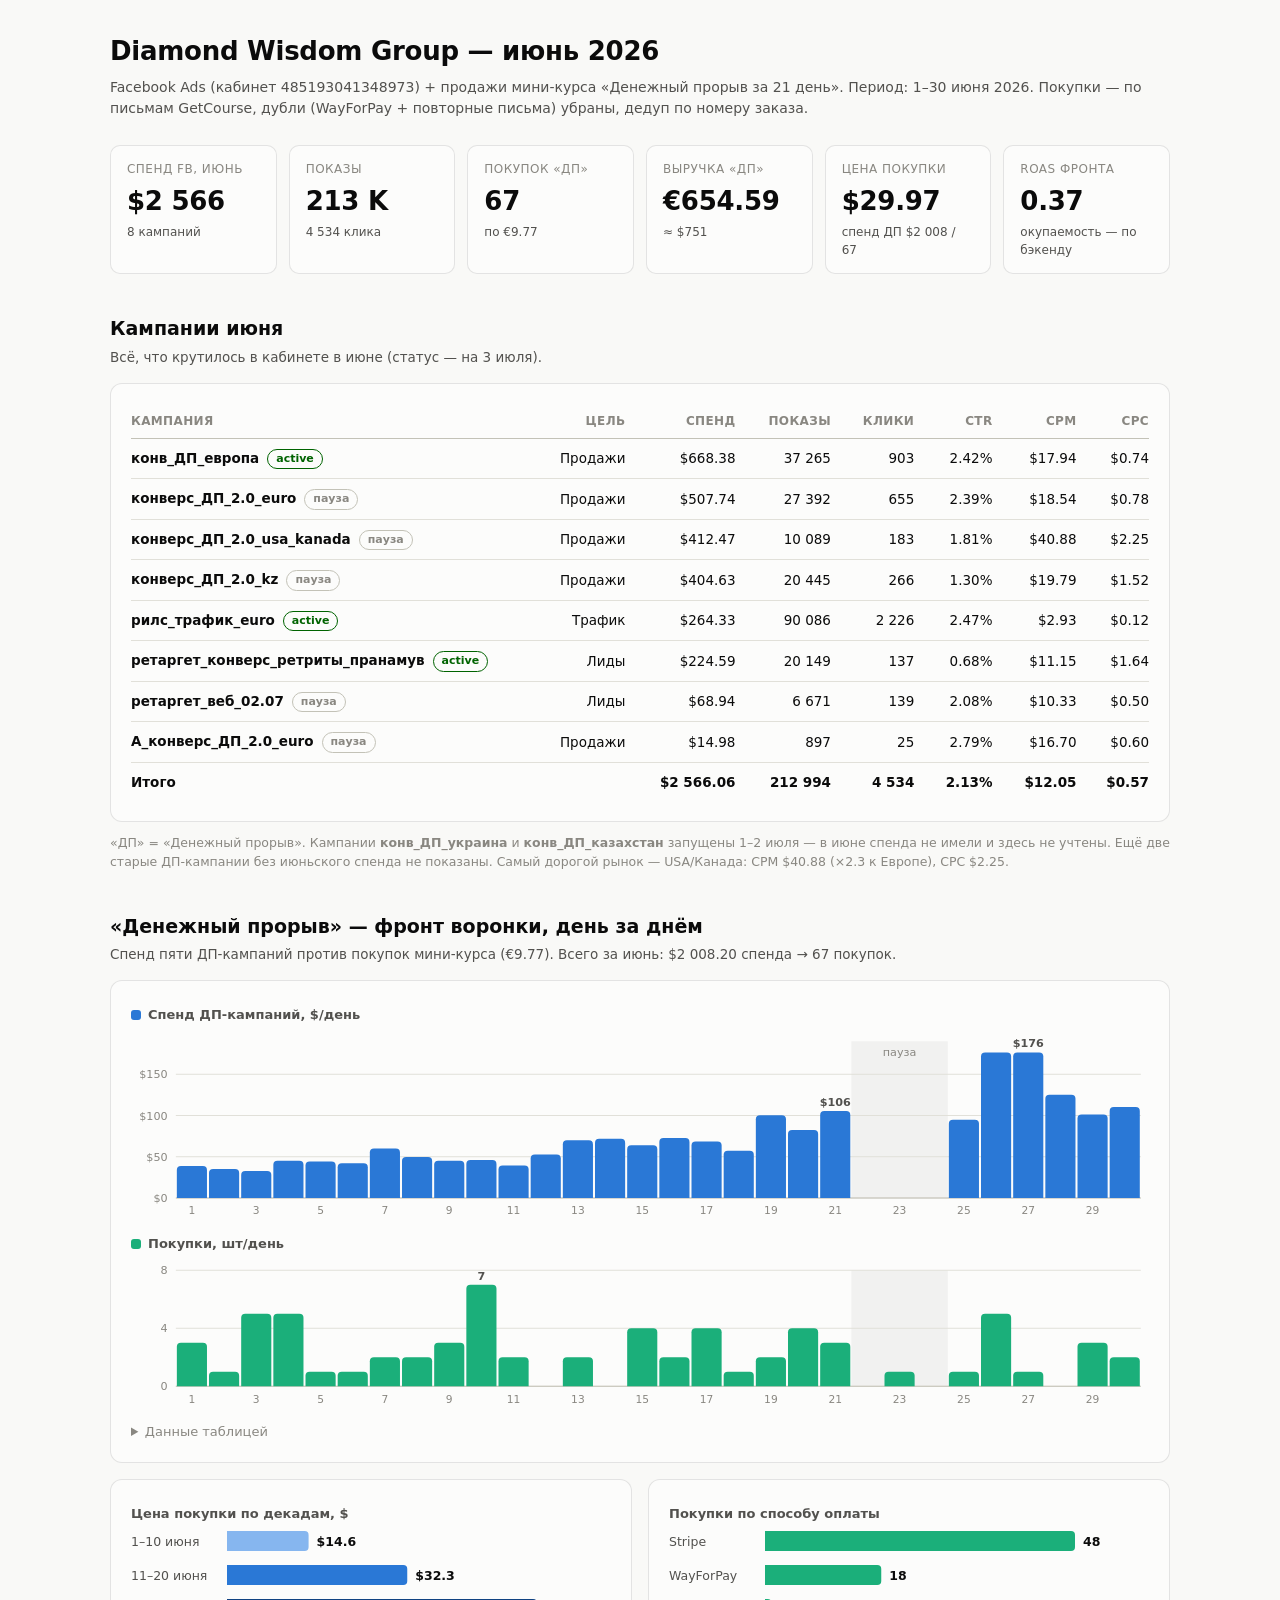
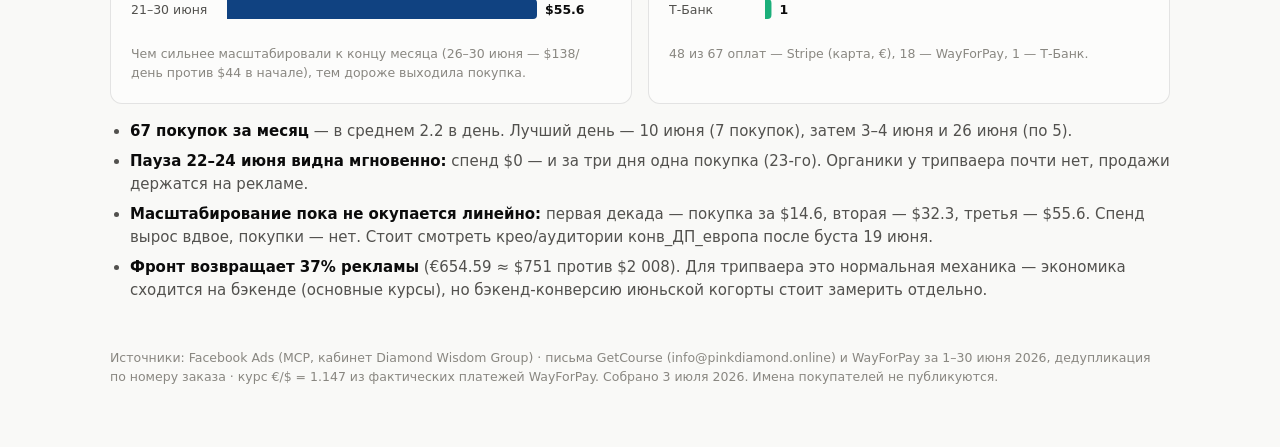
==== dwg-june-2026-01b4749a/index.html @ 9c085c47 "dwg-june-2026: дашборд аналитики июня (FB Ads + Денежный прорыв) Co-Authored-By: Claude Opus 4.8 (1M" ====
<!doctype html>
<html lang="ru">
<head>
<meta charset="utf-8">
<meta name="viewport" content="width=device-width, initial-scale=1">
<meta name="robots" content="noindex, nofollow">
<title>Diamond Wisdom Group — июнь 2026</title>
<style>
  :root {
    --page:      #f9f9f7;
    --surface:   #fcfcfb;
    --ink:       #0b0b0b;
    --ink-2:     #52514e;
    --muted:     #898781;
    --grid:      #e1e0d9;
    --baseline:  #c3c2b7;
    --border:    rgba(11,11,11,.10);
    --s1:        #2a78d6;  /* blue — спенд */
    --s2:        #1baf7a;  /* aqua — покупки */
    --seq-250:   #86b6ef;
    --seq-450:   #2a78d6;
    --seq-650:   #104281;
    --good:      #006300;
    --bad:       #d03b3b;
    --wash:      rgba(11,11,11,.045);
  }
  @media (prefers-color-scheme: dark) {
    :root {
      --page:     #0d0d0d;
      --surface:  #1a1a19;
      --ink:      #ffffff;
      --ink-2:    #c3c2b7;
      --muted:    #898781;
      --grid:     #2c2c2a;
      --baseline: #383835;
      --border:   rgba(255,255,255,.10);
      --s1:       #3987e5;
      --s2:       #199e70;
      --seq-250:  #86b6ef;
      --seq-450:  #3987e5;
      --seq-650:  #184f95;
      --good:     #0ca30c;
      --bad:      #e66767;
      --wash:     rgba(255,255,255,.06);
    }
  }
  * { box-sizing: border-box; margin: 0; padding: 0; }
  body {
    background: var(--page);
    color: var(--ink);
    font: 15px/1.5 system-ui, -apple-system, "Segoe UI", sans-serif;
    padding: 32px 20px 60px;
  }
  .wrap { max-width: 1060px; margin: 0 auto; }
  header h1 { font-size: 26px; letter-spacing: -.01em; }
  header .sub { color: var(--ink-2); margin-top: 6px; font-size: 14px; }
  .kpis {
    display: grid;
    grid-template-columns: repeat(auto-fit, minmax(150px, 1fr));
    gap: 12px; margin: 26px 0 8px;
  }
  .tile {
    background: var(--surface);
    border: 1px solid var(--border);
    border-radius: 10px;
    padding: 14px 16px;
  }
  .tile .lbl { font-size: 12px; color: var(--muted); text-transform: uppercase; letter-spacing: .04em; }
  .tile .val { font-size: 26px; font-weight: 650; margin-top: 4px; letter-spacing: -.01em; }
  .tile .note { font-size: 12px; color: var(--ink-2); margin-top: 2px; }
  .tile .val .accent { font-size: 15px; color: var(--ink-2); font-weight: 500; }
  section { margin-top: 40px; }
  h2 { font-size: 19px; margin-bottom: 4px; }
  .h2sub { color: var(--ink-2); font-size: 13.5px; margin-bottom: 16px; }
  .card {
    background: var(--surface);
    border: 1px solid var(--border);
    border-radius: 12px;
    padding: 20px;
  }
  .tablewrap { overflow-x: auto; }
  table { border-collapse: collapse; width: 100%; font-size: 13.5px; white-space: nowrap; }
  th {
    text-align: right; font-weight: 600; color: var(--muted); font-size: 12px;
    text-transform: uppercase; letter-spacing: .03em;
    padding: 8px 12px; border-bottom: 1px solid var(--baseline);
  }
  th:first-child, td:first-child { text-align: left; padding-left: 0; }
  th:last-child, td:last-child { padding-right: 0; }
  td {
    padding: 9px 12px; border-bottom: 1px solid var(--grid);
    text-align: right; font-variant-numeric: tabular-nums;
  }
  tr:last-child td { border-bottom: none; }
  tr.total td { border-top: 1px solid var(--baseline); font-weight: 650; border-bottom: none; }
  .name { font-weight: 550; }
  .pill {
    display: inline-block; font-size: 11px; font-weight: 600; border-radius: 99px;
    padding: 1px 8px; margin-left: 8px; vertical-align: 1px;
  }
  .pill.on  { color: var(--good); border: 1px solid var(--good); }
  .pill.off { color: var(--muted); border: 1px solid var(--baseline); }
  .fn { color: var(--muted); font-size: 12.5px; margin-top: 12px; }
  .charttitle { font-size: 13px; font-weight: 600; color: var(--ink-2); margin: 4px 0 2px; display: flex; align-items: center; gap: 7px; }
  .swatch { width: 10px; height: 10px; border-radius: 3px; display: inline-block; }
  svg { display: block; width: 100%; height: auto; }
  svg text { font-family: system-ui, -apple-system, "Segoe UI", sans-serif; }
  .row2 { display: grid; grid-template-columns: 1fr 1fr; gap: 16px; margin-top: 16px; }
  @media (max-width: 720px) { .row2 { grid-template-columns: 1fr; } }
  .insights { margin-top: 16px; }
  .insights li { margin: 8px 0 8px 20px; color: var(--ink-2); }
  .insights b { color: var(--ink); font-weight: 600; }
  details { margin-top: 14px; }
  summary { cursor: pointer; color: var(--muted); font-size: 13px; }
  #tip {
    position: fixed; pointer-events: none; z-index: 10; display: none;
    background: var(--ink); color: var(--page);
    font-size: 12.5px; line-height: 1.35; padding: 6px 9px; border-radius: 7px;
    max-width: 220px;
  }
  footer { margin-top: 48px; color: var(--muted); font-size: 12.5px; }
</style>
</head>
<body data-palette="#2a78d6,#1baf7a">
<div class="wrap">

<header>
  <h1>Diamond Wisdom Group — июнь 2026</h1>
  <div class="sub">Facebook Ads (кабинет 485193041348973) + продажи мини-курса «Денежный прорыв за 21 день».
  Период: 1–30 июня 2026. Покупки — по письмам GetCourse, дубли (WayForPay + повторные письма) убраны, дедуп по номеру заказа.</div>
</header>

<div class="kpis">
  <div class="tile"><div class="lbl">Спенд FB, июнь</div><div class="val">$2 566</div><div class="note">8 кампаний</div></div>
  <div class="tile"><div class="lbl">Показы</div><div class="val">213 K</div><div class="note">4 534 клика</div></div>
  <div class="tile"><div class="lbl">Покупок «ДП»</div><div class="val">67</div><div class="note">по €9.77</div></div>
  <div class="tile"><div class="lbl">Выручка «ДП»</div><div class="val">€654.59</div><div class="note">≈ $751</div></div>
  <div class="tile"><div class="lbl">Цена покупки</div><div class="val">$29.97</div><div class="note">спенд ДП $2 008 / 67</div></div>
  <div class="tile"><div class="lbl">ROAS фронта</div><div class="val">0.37</div><div class="note">окупаемость — по бэкенду</div></div>
</div>

<section>
  <h2>Кампании июня</h2>
  <div class="h2sub">Всё, что крутилось в кабинете в июне (статус — на 3 июля).</div>
  <div class="card tablewrap">
    <table>
      <thead><tr>
        <th>Кампания</th><th>Цель</th><th>Спенд</th><th>Показы</th><th>Клики</th><th>CTR</th><th>CPM</th><th>CPC</th>
      </tr></thead>
      <tbody>
        <tr><td class="name">конв_ДП_европа<span class="pill on">active</span></td><td>Продажи</td><td>$668.38</td><td>37 265</td><td>903</td><td>2.42%</td><td>$17.94</td><td>$0.74</td></tr>
        <tr><td class="name">конверс_ДП_2.0_euro<span class="pill off">пауза</span></td><td>Продажи</td><td>$507.74</td><td>27 392</td><td>655</td><td>2.39%</td><td>$18.54</td><td>$0.78</td></tr>
        <tr><td class="name">конверс_ДП_2.0_usa_kanada<span class="pill off">пауза</span></td><td>Продажи</td><td>$412.47</td><td>10 089</td><td>183</td><td>1.81%</td><td>$40.88</td><td>$2.25</td></tr>
        <tr><td class="name">конверс_ДП_2.0_kz<span class="pill off">пауза</span></td><td>Продажи</td><td>$404.63</td><td>20 445</td><td>266</td><td>1.30%</td><td>$19.79</td><td>$1.52</td></tr>
        <tr><td class="name">рилс_трафик_euro<span class="pill on">active</span></td><td>Трафик</td><td>$264.33</td><td>90 086</td><td>2 226</td><td>2.47%</td><td>$2.93</td><td>$0.12</td></tr>
        <tr><td class="name">ретаргет_конверс_ретриты_пранамув<span class="pill on">active</span></td><td>Лиды</td><td>$224.59</td><td>20 149</td><td>137</td><td>0.68%</td><td>$11.15</td><td>$1.64</td></tr>
        <tr><td class="name">ретаргет_веб_02.07<span class="pill off">пауза</span></td><td>Лиды</td><td>$68.94</td><td>6 671</td><td>139</td><td>2.08%</td><td>$10.33</td><td>$0.50</td></tr>
        <tr><td class="name">А_конверс_ДП_2.0_euro<span class="pill off">пауза</span></td><td>Продажи</td><td>$14.98</td><td>897</td><td>25</td><td>2.79%</td><td>$16.70</td><td>$0.60</td></tr>
        <tr class="total"><td>Итого</td><td></td><td>$2 566.06</td><td>212 994</td><td>4 534</td><td>2.13%</td><td>$12.05</td><td>$0.57</td></tr>
      </tbody>
    </table>
  </div>
  <div class="fn">«ДП» = «Денежный прорыв». Кампании <b>конв_ДП_украина</b> и <b>конв_ДП_казахстан</b> запущены 1–2 июля — в июне спенда не имели и здесь не учтены. Ещё две старые ДП-кампании без июньского спенда не показаны. Самый дорогой рынок — USA/Канада: CPM $40.88 (×2.3 к Европе), CPC $2.25.</div>
</section>

<section>
  <h2>«Денежный прорыв» — фронт воронки, день за днём</h2>
  <div class="h2sub">Спенд пяти ДП-кампаний против покупок мини-курса (€9.77). Всего за июнь: $2 008.20 спенда → 67 покупок.</div>
  <div class="card">
    <div class="charttitle"><span class="swatch" style="background:var(--s1)"></span>Спенд ДП-кампаний, $/день</div>
    <div id="chartSpend"></div>
    <div class="charttitle" style="margin-top:14px"><span class="swatch" style="background:var(--s2)"></span>Покупки, шт/день</div>
    <div id="chartBuys"></div>
    <details>
      <summary>Данные таблицей</summary>
      <div class="tablewrap" id="dailyTable"></div>
    </details>
  </div>

  <div class="row2">
    <div class="card">
      <div class="charttitle">Цена покупки по декадам, $</div>
      <div id="chartCac"></div>
      <div class="fn">Чем сильнее масштабировали к концу месяца (26–30 июня — $138/день против $44 в начале), тем дороже выходила покупка.</div>
    </div>
    <div class="card">
      <div class="charttitle">Покупки по способу оплаты</div>
      <div id="chartPay"></div>
      <div class="fn">48 из 67 оплат — Stripe (карта, €), 18 — WayForPay, 1 — Т-Банк.</div>
    </div>
  </div>

  <ul class="insights">
    <li><b>67 покупок за месяц</b> — в среднем 2.2 в день. Лучший день — 10 июня (7 покупок), затем 3–4 июня и 26 июня (по 5).</li>
    <li><b>Пауза 22–24 июня видна мгновенно:</b> спенд $0 — и за три дня одна покупка (23-го). Органики у трипваера почти нет, продажи держатся на рекламе.</li>
    <li><b>Масштабирование пока не окупается линейно:</b> первая декада — покупка за $14.6, вторая — $32.3, третья — $55.6. Спенд вырос вдвое, покупки — нет. Стоит смотреть крео/аудитории конв_ДП_европа после буста 19 июня.</li>
    <li><b>Фронт возвращает 37% рекламы</b> (€654.59 ≈ $751 против $2 008). Для трипваера это нормальная механика — экономика сходится на бэкенде (основные курсы), но бэкенд-конверсию июньской когорты стоит замерить отдельно.</li>
  </ul>
</section>

<footer>
  Источники: Facebook Ads (MCP, кабинет Diamond Wisdom Group) · письма GetCourse (info@pinkdiamond.online) и WayForPay за 1–30 июня 2026, дедупликация по номеру заказа · курс €/$ = 1.147 из фактических платежей WayForPay. Собрано 3 июля 2026. Имена покупателей не публикуются.
</footer>

</div>
<div id="tip"></div>

<script>
(function () {
  var css = getComputedStyle(document.documentElement);
  var C = function (v) { return css.getPropertyValue(v).trim(); };

  var spend = [38.77,35.20,32.72,45.10,44.29,42.28,59.95,49.65,45.10,46.17,39.36,52.87,69.93,71.72,63.87,72.73,68.53,57.22,100.32,82.49,105.51,0,0,0,94.97,176.23,176.38,125.23,101.32,110.29];
  var buys  = [3,1,5,5,1,1,2,2,3,7,2,0,2,0,4,2,4,1,2,4,3,0,1,0,1,5,1,0,3,2];

  var W = 1000, ML = 44, MR = 8, MT = 14;
  var innerW = W - ML - MR;
  var slot = innerW / 30, gap = 2, bw = slot - gap;

  function fmt(n, d) { return n.toLocaleString('ru-RU', {minimumFractionDigits: d||0, maximumFractionDigits: d||0}); }

  function bars(el, data, color, opts) {
    var H = opts.h, MB = 22, plotH = H - MT - MB;
    var max = opts.max;
    var s = '<svg viewBox="0 0 ' + W + ' ' + H + '" role="img" aria-label="' + opts.aria + '">';
    // pause band 22–24
    if (opts.pause) {
      var px = ML + 21 * slot, pw = 3 * slot;
      s += '<rect x="' + px + '" y="' + MT + '" width="' + pw + '" height="' + plotH + '" fill="var(--wash)"/>';
      if (opts.pauseLabel) s += '<text x="' + (px + pw/2) + '" y="' + (MT + 14) + '" font-size="11" fill="var(--muted)" text-anchor="middle">пауза</text>';
    }
    // gridlines + y labels
    opts.ticks.forEach(function (t) {
      var y = MT + plotH - (t / max) * plotH;
      s += '<line x1="' + ML + '" y1="' + y + '" x2="' + (W - MR) + '" y2="' + y + '" stroke="var(--grid)" stroke-width="1"/>';
      s += '<text x="' + (ML - 8) + '" y="' + (y + 4) + '" font-size="11" fill="var(--muted)" text-anchor="end">' + opts.tickFmt(t) + '</text>';
    });
    // baseline
    s += '<line x1="' + ML + '" y1="' + (MT + plotH) + '" x2="' + (W - MR) + '" y2="' + (MT + plotH) + '" stroke="var(--baseline)" stroke-width="1"/>';
    // bars
    data.forEach(function (v, i) {
      var h = Math.max(v > 0 ? 2 : 0, (v / max) * plotH);
      var x = ML + i * slot + gap / 2, y = MT + plotH - h;
      if (v > 0) {
        s += '<path d="M' + x + ' ' + (MT + plotH) + ' V' + (y + 4) + ' Q' + x + ' ' + y + ' ' + (x + 4) + ' ' + y +
             ' H' + (x + bw - 4) + ' Q' + (x + bw) + ' ' + y + ' ' + (x + bw) + ' ' + (y + 4) +
             ' V' + (MT + plotH) + ' Z" fill="' + color + '"/>';
      }
      if (opts.label(v, i)) {
        s += '<text x="' + (x + bw/2) + '" y="' + (y - 5) + '" font-size="11" font-weight="600" fill="var(--ink-2)" text-anchor="middle">' + opts.label(v, i) + '</text>';
      }
      // hover hit target (full column height)
      s += '<rect class="hit" data-tip="' + opts.tip(v, i) + '" x="' + (ML + i * slot) + '" y="' + MT + '" width="' + slot + '" height="' + plotH + '" fill="transparent"/>';
      // x labels
      if ((i + 1) % 2 === 1) {
        s += '<text x="' + (ML + i * slot + slot/2) + '" y="' + (H - 6) + '" font-size="10.5" fill="var(--muted)" text-anchor="middle">' + (i + 1) + '</text>';
      }
    });
    s += '</svg>';
    el.innerHTML = s;
  }

  bars(document.getElementById('chartSpend'), spend, 'var(--s1)', {
    h: 190, max: 190, ticks: [0, 50, 100, 150],
    tickFmt: function (t) { return '$' + t; },
    aria: 'Дневной спенд ДП-кампаний в июне',
    pause: true, pauseLabel: true,
    label: function (v, i) { return (i === 26) ? '$176' : (i === 20 ? '$106' : ''); },
    tip: function (v, i) { return (i + 1) + ' июня — спенд $' + fmt(v, 2); }
  });

  bars(document.getElementById('chartBuys'), buys, 'var(--s2)', {
    h: 150, max: 8, ticks: [0, 4, 8],
    tickFmt: function (t) { return t; },
    aria: 'Покупки Денежного прорыва по дням июня',
    pause: true, pauseLabel: false,
    label: function (v, i) { return (i === 9) ? '7' : ''; },
    tip: function (v, i) { return (i + 1) + ' июня — ' + v + ' ' + (v === 1 ? 'покупка' : (v >= 2 && v <= 4 ? 'покупки' : 'покупок')); }
  });

  // horizontal bars: CAC by decade (ordinal, one hue light→dark) & payment methods (one hue)
  function hbars(el, rows, opts) {
    var HW = 480, rowH = 34, LW = opts.lw, H = rows.length * rowH + 6;
    var maxv = Math.max.apply(null, rows.map(function (r) { return r.v; }));
    var barMax = HW - LW - 74;
    var s = '<svg viewBox="0 0 ' + HW + ' ' + H + '" role="img" aria-label="' + opts.aria + '">';
    rows.forEach(function (r, i) {
      var y = i * rowH + 6, h = 20;
      var w = Math.max(2, (r.v / maxv) * barMax);
      s += '<text x="0" y="' + (y + 15) + '" font-size="12.5" fill="var(--ink-2)">' + r.name + '</text>';
      s += '<path d="M' + LW + ' ' + y + ' H' + (LW + w - 4) + ' Q' + (LW + w) + ' ' + y + ' ' + (LW + w) + ' ' + (y + 4) +
           ' V' + (y + h - 4) + ' Q' + (LW + w) + ' ' + (y + h) + ' ' + (LW + w - 4) + ' ' + (y + h) +
           ' H' + LW + ' Z" fill="' + r.c + '"/>';
      s += '<text x="' + (LW + w + 8) + '" y="' + (y + 15) + '" font-size="12.5" font-weight="650" fill="var(--ink)">' + r.txt + '</text>';
    });
    s += '</svg>';
    el.innerHTML = s;
  }

  hbars(document.getElementById('chartCac'), [
    { name: '1–10 июня',  v: 14.64, c: 'var(--seq-250)', txt: '$14.6' },
    { name: '11–20 июня', v: 32.34, c: 'var(--seq-450)', txt: '$32.3' },
    { name: '21–30 июня', v: 55.62, c: 'var(--seq-650)', txt: '$55.6' }
  ], { lw: 96, aria: 'Цена покупки по декадам июня' });

  hbars(document.getElementById('chartPay'), [
    { name: 'Stripe',    v: 48, c: 'var(--s2)', txt: '48' },
    { name: 'WayForPay', v: 18, c: 'var(--s2)', txt: '18' },
    { name: 'Т-Банк',    v: 1,  c: 'var(--s2)', txt: '1' }
  ], { lw: 96, aria: 'Покупки по способу оплаты' });

  // daily data table (accessibility / verification)
  var t = '<table><thead><tr><th>День</th><th>Спенд ДП, $</th><th>Покупок</th></tr></thead><tbody>';
  for (var i = 0; i < 30; i++) {
    t += '<tr><td>' + (i + 1) + ' июня</td><td>' + fmt(spend[i], 2) + '</td><td>' + buys[i] + '</td></tr>';
  }
  t += '<tr class="total"><td>Итого</td><td>' + fmt(2008.20, 2) + '</td><td>67</td></tr></tbody></table>';
  document.getElementById('dailyTable').innerHTML = t;

  // tooltip
  var tip = document.getElementById('tip');
  document.addEventListener('mousemove', function (e) {
    var el = e.target.closest ? e.target.closest('.hit') : null;
    if (el && el.dataset.tip) {
      tip.textContent = el.dataset.tip;
      tip.style.display = 'block';
      var x = Math.min(e.clientX + 12, window.innerWidth - tip.offsetWidth - 8);
      tip.style.left = x + 'px';
      tip.style.top = (e.clientY - 34) + 'px';
    } else {
      tip.style.display = 'none';
    }
  });
})();
</script>
</body>
</html>
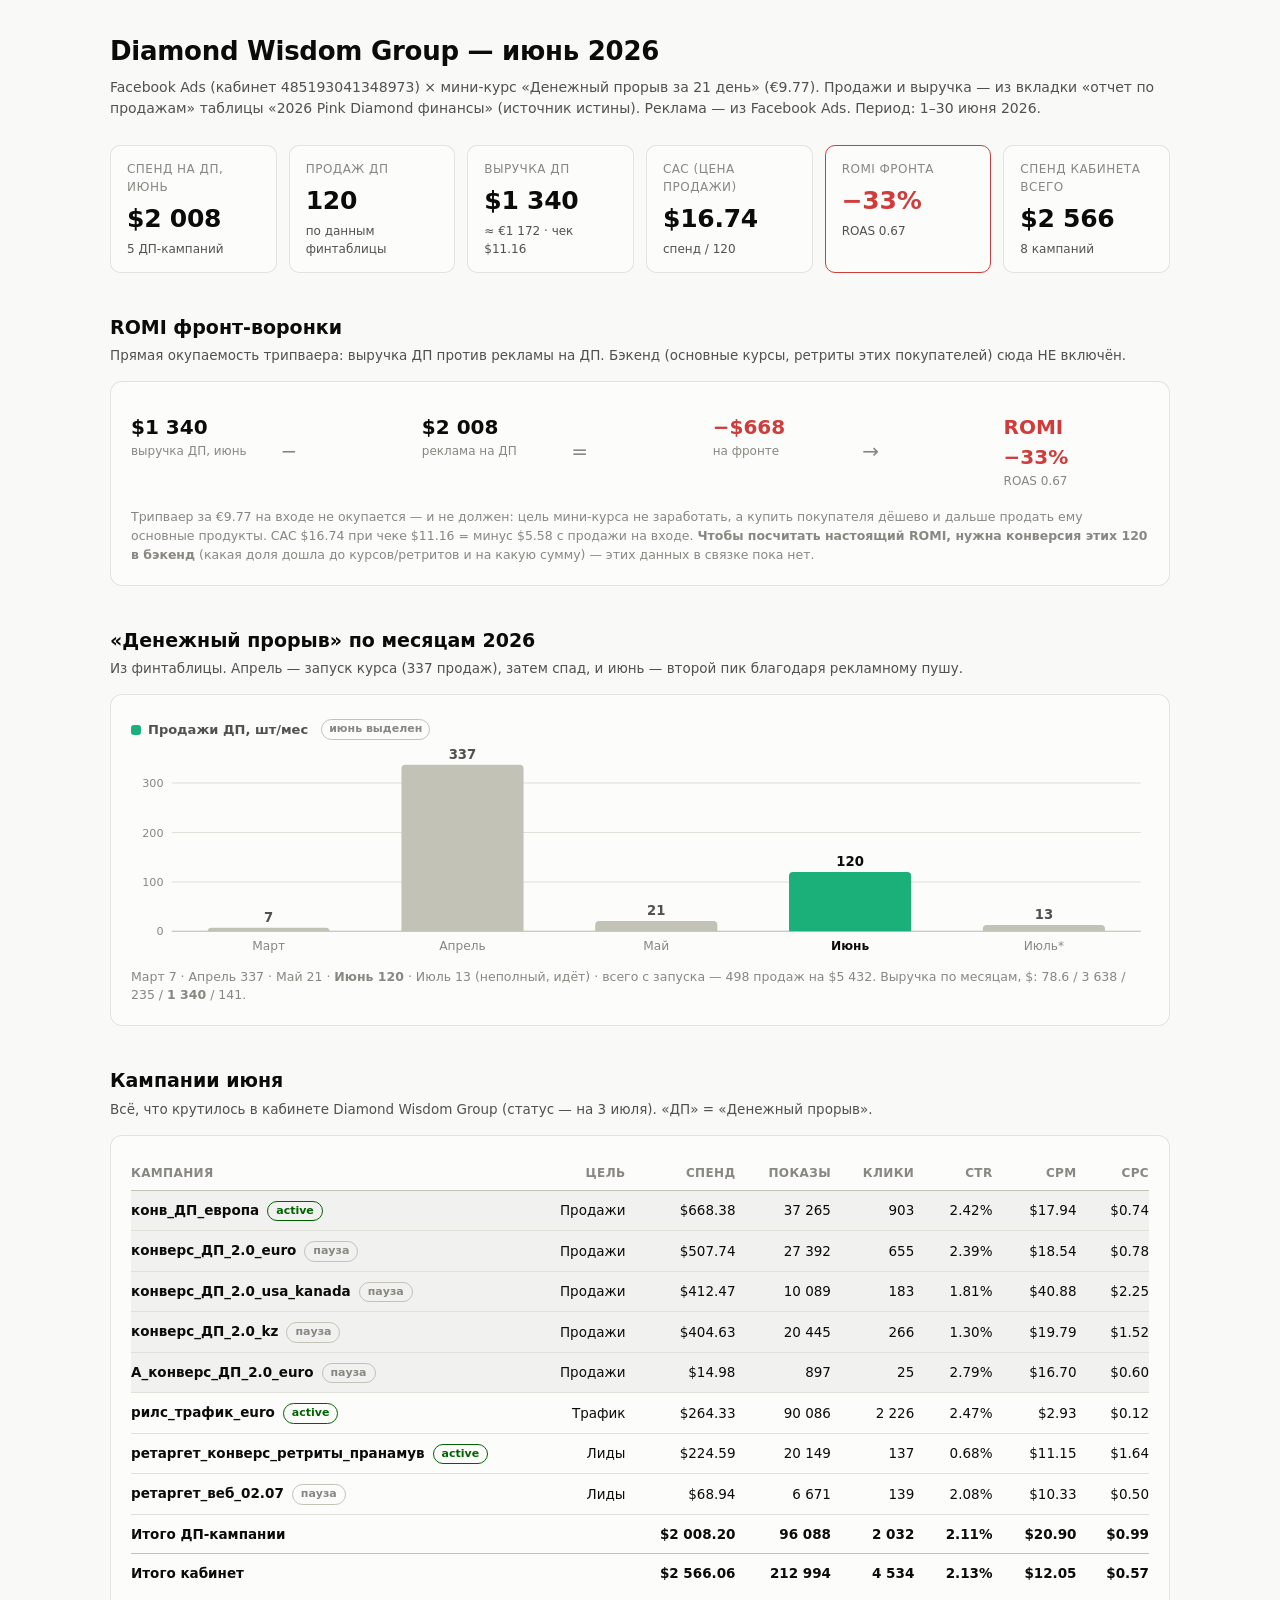
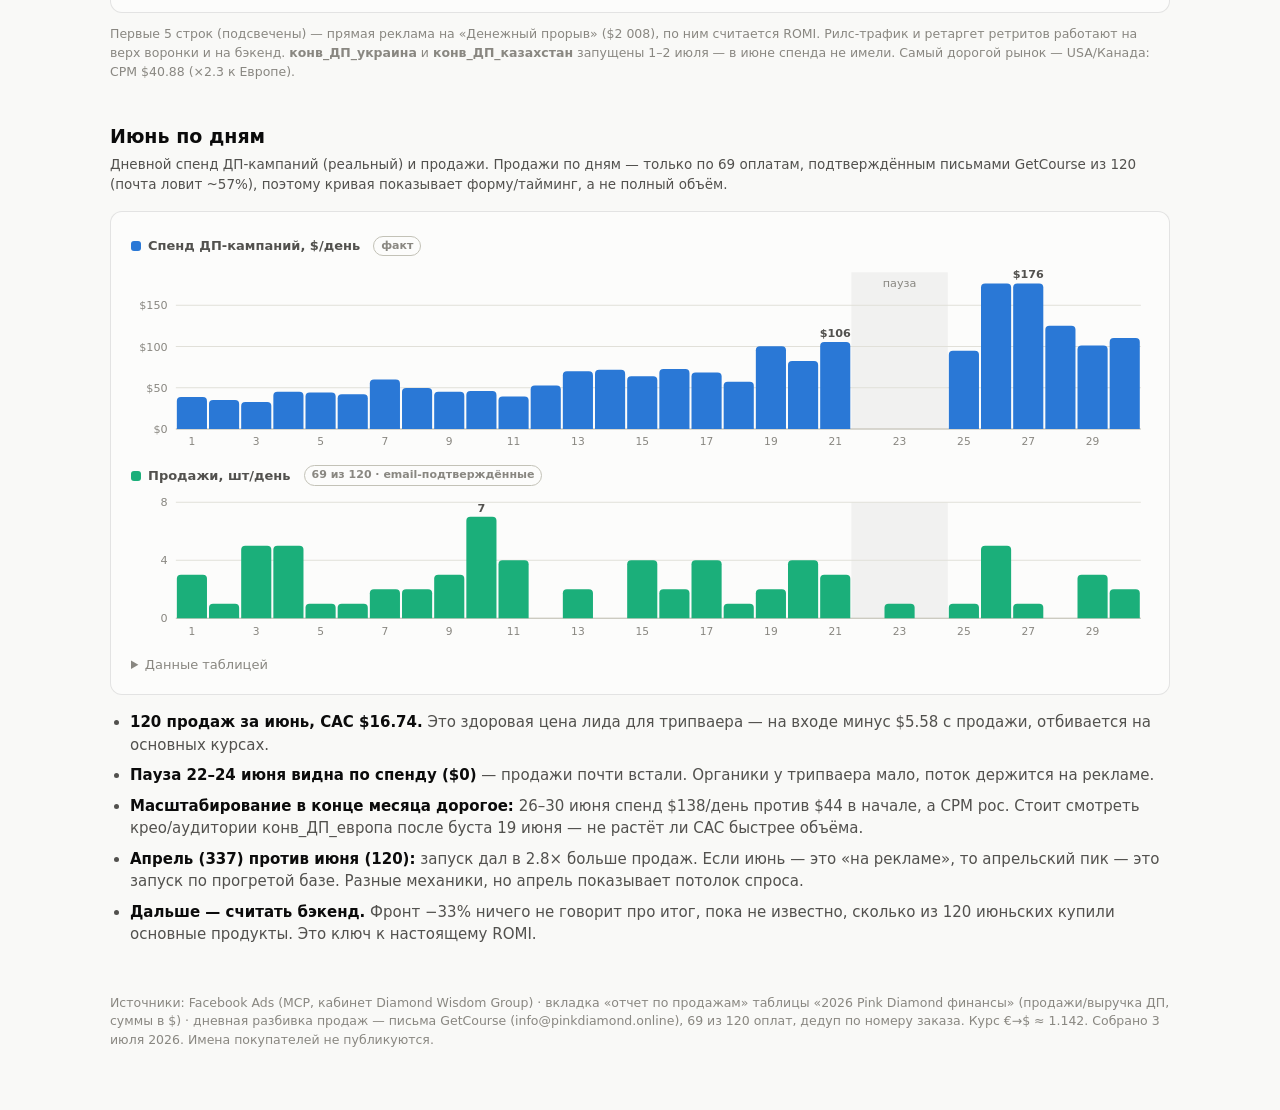
==== commit 483a0ff7: "dwg-june-2026: точные продажи ДП (120) из финтаблицы + ROMI + помесячная динамика Co-Authored-By: Cl" ====
--- a/dwg-june-2026-01b4749a/index.html
+++ b/dwg-june-2026-01b4749a/index.html
@@ -16,10 +16,8 @@
     --baseline:  #c3c2b7;
     --border:    rgba(11,11,11,.10);
     --s1:        #2a78d6;  /* blue — спенд */
-    --s2:        #1baf7a;  /* aqua — покупки */
-    --seq-250:   #86b6ef;
-    --seq-450:   #2a78d6;
-    --seq-650:   #104281;
+    --s2:        #1baf7a;  /* aqua — продажи/выручка */
+    --deemph:    #c3c2b7;  /* emphasis-gray for non-focus months */
     --good:      #006300;
     --bad:       #d03b3b;
     --wash:      rgba(11,11,11,.045);
@@ -36,9 +34,7 @@
       --border:   rgba(255,255,255,.10);
       --s1:       #3987e5;
       --s2:       #199e70;
-      --seq-250:  #86b6ef;
-      --seq-450:  #3987e5;
-      --seq-650:  #184f95;
+      --deemph:   #4a4a47;
       --good:     #0ca30c;
       --bad:      #e66767;
       --wash:     rgba(255,255,255,.06);
@@ -66,9 +62,11 @@
     padding: 14px 16px;
   }
   .tile .lbl { font-size: 12px; color: var(--muted); text-transform: uppercase; letter-spacing: .04em; }
-  .tile .val { font-size: 26px; font-weight: 650; margin-top: 4px; letter-spacing: -.01em; }
+  .tile .val { font-size: 25px; font-weight: 650; margin-top: 4px; letter-spacing: -.01em; }
   .tile .note { font-size: 12px; color: var(--ink-2); margin-top: 2px; }
-  .tile .val .accent { font-size: 15px; color: var(--ink-2); font-weight: 500; }
+  .tile.hero { border-color: var(--bad); }
+  .tile.hero .val { color: var(--bad); }
+  .tile.pos .val { color: var(--good); }
   section { margin-top: 40px; }
   h2 { font-size: 19px; margin-bottom: 4px; }
   .h2sub { color: var(--ink-2); font-size: 13.5px; margin-bottom: 16px; }
@@ -93,6 +91,7 @@
   }
   tr:last-child td { border-bottom: none; }
   tr.total td { border-top: 1px solid var(--baseline); font-weight: 650; border-bottom: none; }
+  tr.hl td { background: var(--wash); }
   .name { font-weight: 550; }
   .pill {
     display: inline-block; font-size: 11px; font-weight: 600; border-radius: 99px;
@@ -101,7 +100,7 @@
   .pill.on  { color: var(--good); border: 1px solid var(--good); }
   .pill.off { color: var(--muted); border: 1px solid var(--baseline); }
   .fn { color: var(--muted); font-size: 12.5px; margin-top: 12px; }
-  .charttitle { font-size: 13px; font-weight: 600; color: var(--ink-2); margin: 4px 0 2px; display: flex; align-items: center; gap: 7px; }
+  .charttitle { font-size: 13px; font-weight: 600; color: var(--ink-2); margin: 4px 0 2px; display: flex; align-items: center; gap: 7px; flex-wrap: wrap; }
   .swatch { width: 10px; height: 10px; border-radius: 3px; display: inline-block; }
   svg { display: block; width: 100%; height: auto; }
   svg text { font-family: system-ui, -apple-system, "Segoe UI", sans-serif; }
@@ -110,15 +109,21 @@
   .insights { margin-top: 16px; }
   .insights li { margin: 8px 0 8px 20px; color: var(--ink-2); }
   .insights b { color: var(--ink); font-weight: 600; }
+  .romi { display: grid; grid-template-columns: repeat(auto-fit, minmax(140px,1fr)); gap: 0; margin-top: 4px; }
+  .romi .step { padding: 6px 16px 6px 0; }
+  .romi .step .n { font-size: 20px; font-weight: 650; font-variant-numeric: tabular-nums; }
+  .romi .step .c { font-size: 12px; color: var(--muted); }
+  .romi .op { color: var(--muted); font-size: 20px; align-self: center; padding: 0 4px; }
   details { margin-top: 14px; }
   summary { cursor: pointer; color: var(--muted); font-size: 13px; }
   #tip {
     position: fixed; pointer-events: none; z-index: 10; display: none;
     background: var(--ink); color: var(--page);
     font-size: 12.5px; line-height: 1.35; padding: 6px 9px; border-radius: 7px;
-    max-width: 220px;
+    max-width: 240px;
   }
   footer { margin-top: 48px; color: var(--muted); font-size: 12.5px; }
+  .badge { display:inline-block; font-size:11px; padding:1px 7px; border-radius:99px; border:1px solid var(--baseline); color:var(--muted); margin-left:6px; vertical-align:2px;}
 </style>
 </head>
 <body data-palette="#2a78d6,#1baf7a">
@@ -126,80 +131,95 @@
 
 <header>
   <h1>Diamond Wisdom Group — июнь 2026</h1>
-  <div class="sub">Facebook Ads (кабинет 485193041348973) + продажи мини-курса «Денежный прорыв за 21 день».
-  Период: 1–30 июня 2026. Покупки — по письмам GetCourse, дубли (WayForPay + повторные письма) убраны, дедуп по номеру заказа.</div>
+  <div class="sub">Facebook Ads (кабинет 485193041348973) × мини-курс «Денежный прорыв за 21 день» (€9.77).
+  Продажи и выручка — из вкладки «отчет по продажам» таблицы «2026 Pink Diamond финансы» (источник истины). Реклама — из Facebook Ads. Период: 1–30 июня 2026.</div>
 </header>
 
 <div class="kpis">
-  <div class="tile"><div class="lbl">Спенд FB, июнь</div><div class="val">$2 566</div><div class="note">8 кампаний</div></div>
-  <div class="tile"><div class="lbl">Показы</div><div class="val">213 K</div><div class="note">4 534 клика</div></div>
-  <div class="tile"><div class="lbl">Покупок «ДП»</div><div class="val">67</div><div class="note">по €9.77</div></div>
-  <div class="tile"><div class="lbl">Выручка «ДП»</div><div class="val">€654.59</div><div class="note">≈ $751</div></div>
-  <div class="tile"><div class="lbl">Цена покупки</div><div class="val">$29.97</div><div class="note">спенд ДП $2 008 / 67</div></div>
-  <div class="tile"><div class="lbl">ROAS фронта</div><div class="val">0.37</div><div class="note">окупаемость — по бэкенду</div></div>
+  <div class="tile"><div class="lbl">Спенд на ДП, июнь</div><div class="val">$2 008</div><div class="note">5 ДП-кампаний</div></div>
+  <div class="tile"><div class="lbl">Продаж ДП</div><div class="val">120</div><div class="note">по данным финтаблицы</div></div>
+  <div class="tile"><div class="lbl">Выручка ДП</div><div class="val">$1 340</div><div class="note">≈ €1 172 · чек $11.16</div></div>
+  <div class="tile"><div class="lbl">CAC (цена продажи)</div><div class="val">$16.74</div><div class="note">спенд / 120</div></div>
+  <div class="tile hero"><div class="lbl">ROMI фронта</div><div class="val">−33%</div><div class="note">ROAS 0.67</div></div>
+  <div class="tile"><div class="lbl">Спенд кабинета всего</div><div class="val">$2 566</div><div class="note">8 кампаний</div></div>
 </div>
+
+<section>
+  <h2>ROMI фронт-воронки</h2>
+  <div class="h2sub">Прямая окупаемость трипваера: выручка ДП против рекламы на ДП. Бэкенд (основные курсы, ретриты этих покупателей) сюда НЕ включён.</div>
+  <div class="card">
+    <div class="romi">
+      <div class="step"><div class="n">$1 340</div><div class="c">выручка ДП, июнь</div></div>
+      <div class="op">−</div>
+      <div class="step"><div class="n">$2 008</div><div class="c">реклама на ДП</div></div>
+      <div class="op">=</div>
+      <div class="step"><div class="n" style="color:var(--bad)">−$668</div><div class="c">на фронте</div></div>
+      <div class="op">→</div>
+      <div class="step"><div class="n" style="color:var(--bad)">ROMI −33%</div><div class="c">ROAS 0.67</div></div>
+    </div>
+    <div class="fn">Трипваер за €9.77 на входе не окупается — и не должен: цель мини-курса не заработать, а купить покупателя дёшево и дальше продать ему основные продукты. CAC $16.74 при чеке $11.16 = минус $5.58 с продажи на входе. <b>Чтобы посчитать настоящий ROMI, нужна конверсия этих 120 в бэкенд</b> (какая доля дошла до курсов/ретритов и на какую сумму) — этих данных в связке пока нет.</div>
+  </div>
+</section>
+
+<section>
+  <h2>«Денежный прорыв» по месяцам 2026</h2>
+  <div class="h2sub">Из финтаблицы. Апрель — запуск курса (337 продаж), затем спад, и июнь — второй пик благодаря рекламному пушу.</div>
+  <div class="card">
+    <div class="charttitle"><span class="swatch" style="background:var(--s2)"></span>Продажи ДП, шт/мес <span class="badge">июнь выделен</span></div>
+    <div id="chartMonths"></div>
+    <div class="fn">Март 7 · Апрель 337 · Май 21 · <b>Июнь 120</b> · Июль 13 (неполный, идёт) · всего с запуска — 498 продаж на $5 432. Выручка по месяцам, $: 78.6 / 3 638 / 235 / <b>1 340</b> / 141.</div>
+  </div>
+</section>
 
 <section>
   <h2>Кампании июня</h2>
-  <div class="h2sub">Всё, что крутилось в кабинете в июне (статус — на 3 июля).</div>
+  <div class="h2sub">Всё, что крутилось в кабинете Diamond Wisdom Group (статус — на 3 июля). «ДП» = «Денежный прорыв».</div>
   <div class="card tablewrap">
     <table>
       <thead><tr>
         <th>Кампания</th><th>Цель</th><th>Спенд</th><th>Показы</th><th>Клики</th><th>CTR</th><th>CPM</th><th>CPC</th>
       </tr></thead>
       <tbody>
-        <tr><td class="name">конв_ДП_европа<span class="pill on">active</span></td><td>Продажи</td><td>$668.38</td><td>37 265</td><td>903</td><td>2.42%</td><td>$17.94</td><td>$0.74</td></tr>
-        <tr><td class="name">конверс_ДП_2.0_euro<span class="pill off">пауза</span></td><td>Продажи</td><td>$507.74</td><td>27 392</td><td>655</td><td>2.39%</td><td>$18.54</td><td>$0.78</td></tr>
-        <tr><td class="name">конверс_ДП_2.0_usa_kanada<span class="pill off">пауза</span></td><td>Продажи</td><td>$412.47</td><td>10 089</td><td>183</td><td>1.81%</td><td>$40.88</td><td>$2.25</td></tr>
-        <tr><td class="name">конверс_ДП_2.0_kz<span class="pill off">пауза</span></td><td>Продажи</td><td>$404.63</td><td>20 445</td><td>266</td><td>1.30%</td><td>$19.79</td><td>$1.52</td></tr>
+        <tr class="hl"><td class="name">конв_ДП_европа<span class="pill on">active</span></td><td>Продажи</td><td>$668.38</td><td>37 265</td><td>903</td><td>2.42%</td><td>$17.94</td><td>$0.74</td></tr>
+        <tr class="hl"><td class="name">конверс_ДП_2.0_euro<span class="pill off">пауза</span></td><td>Продажи</td><td>$507.74</td><td>27 392</td><td>655</td><td>2.39%</td><td>$18.54</td><td>$0.78</td></tr>
+        <tr class="hl"><td class="name">конверс_ДП_2.0_usa_kanada<span class="pill off">пауза</span></td><td>Продажи</td><td>$412.47</td><td>10 089</td><td>183</td><td>1.81%</td><td>$40.88</td><td>$2.25</td></tr>
+        <tr class="hl"><td class="name">конверс_ДП_2.0_kz<span class="pill off">пауза</span></td><td>Продажи</td><td>$404.63</td><td>20 445</td><td>266</td><td>1.30%</td><td>$19.79</td><td>$1.52</td></tr>
+        <tr class="hl"><td class="name">А_конверс_ДП_2.0_euro<span class="pill off">пауза</span></td><td>Продажи</td><td>$14.98</td><td>897</td><td>25</td><td>2.79%</td><td>$16.70</td><td>$0.60</td></tr>
         <tr><td class="name">рилс_трафик_euro<span class="pill on">active</span></td><td>Трафик</td><td>$264.33</td><td>90 086</td><td>2 226</td><td>2.47%</td><td>$2.93</td><td>$0.12</td></tr>
         <tr><td class="name">ретаргет_конверс_ретриты_пранамув<span class="pill on">active</span></td><td>Лиды</td><td>$224.59</td><td>20 149</td><td>137</td><td>0.68%</td><td>$11.15</td><td>$1.64</td></tr>
         <tr><td class="name">ретаргет_веб_02.07<span class="pill off">пауза</span></td><td>Лиды</td><td>$68.94</td><td>6 671</td><td>139</td><td>2.08%</td><td>$10.33</td><td>$0.50</td></tr>
-        <tr><td class="name">А_конверс_ДП_2.0_euro<span class="pill off">пауза</span></td><td>Продажи</td><td>$14.98</td><td>897</td><td>25</td><td>2.79%</td><td>$16.70</td><td>$0.60</td></tr>
-        <tr class="total"><td>Итого</td><td></td><td>$2 566.06</td><td>212 994</td><td>4 534</td><td>2.13%</td><td>$12.05</td><td>$0.57</td></tr>
+        <tr class="total"><td>Итого ДП-кампании</td><td></td><td>$2 008.20</td><td>96 088</td><td>2 032</td><td>2.11%</td><td>$20.90</td><td>$0.99</td></tr>
+        <tr class="total"><td>Итого кабинет</td><td></td><td>$2 566.06</td><td>212 994</td><td>4 534</td><td>2.13%</td><td>$12.05</td><td>$0.57</td></tr>
       </tbody>
     </table>
   </div>
-  <div class="fn">«ДП» = «Денежный прорыв». Кампании <b>конв_ДП_украина</b> и <b>конв_ДП_казахстан</b> запущены 1–2 июля — в июне спенда не имели и здесь не учтены. Ещё две старые ДП-кампании без июньского спенда не показаны. Самый дорогой рынок — USA/Канада: CPM $40.88 (×2.3 к Европе), CPC $2.25.</div>
+  <div class="fn">Первые 5 строк (подсвечены) — прямая реклама на «Денежный прорыв» ($2 008), по ним считается ROMI. Рилс-трафик и ретаргет ретритов работают на верх воронки и на бэкенд. <b>конв_ДП_украина</b> и <b>конв_ДП_казахстан</b> запущены 1–2 июля — в июне спенда не имели. Самый дорогой рынок — USA/Канада: CPM $40.88 (×2.3 к Европе).</div>
 </section>
 
 <section>
-  <h2>«Денежный прорыв» — фронт воронки, день за днём</h2>
-  <div class="h2sub">Спенд пяти ДП-кампаний против покупок мини-курса (€9.77). Всего за июнь: $2 008.20 спенда → 67 покупок.</div>
+  <h2>Июнь по дням</h2>
+  <div class="h2sub">Дневной спенд ДП-кампаний (реальный) и продажи. Продажи по дням — только по 69 оплатам, подтверждённым письмами GetCourse из 120 (почта ловит ~57%), поэтому кривая показывает форму/тайминг, а не полный объём.</div>
   <div class="card">
-    <div class="charttitle"><span class="swatch" style="background:var(--s1)"></span>Спенд ДП-кампаний, $/день</div>
+    <div class="charttitle"><span class="swatch" style="background:var(--s1)"></span>Спенд ДП-кампаний, $/день <span class="badge">факт</span></div>
     <div id="chartSpend"></div>
-    <div class="charttitle" style="margin-top:14px"><span class="swatch" style="background:var(--s2)"></span>Покупки, шт/день</div>
+    <div class="charttitle" style="margin-top:14px"><span class="swatch" style="background:var(--s2)"></span>Продажи, шт/день <span class="badge">69 из 120 · email-подтверждённые</span></div>
     <div id="chartBuys"></div>
     <details>
       <summary>Данные таблицей</summary>
       <div class="tablewrap" id="dailyTable"></div>
     </details>
   </div>
-
-  <div class="row2">
-    <div class="card">
-      <div class="charttitle">Цена покупки по декадам, $</div>
-      <div id="chartCac"></div>
-      <div class="fn">Чем сильнее масштабировали к концу месяца (26–30 июня — $138/день против $44 в начале), тем дороже выходила покупка.</div>
-    </div>
-    <div class="card">
-      <div class="charttitle">Покупки по способу оплаты</div>
-      <div id="chartPay"></div>
-      <div class="fn">48 из 67 оплат — Stripe (карта, €), 18 — WayForPay, 1 — Т-Банк.</div>
-    </div>
-  </div>
-
   <ul class="insights">
-    <li><b>67 покупок за месяц</b> — в среднем 2.2 в день. Лучший день — 10 июня (7 покупок), затем 3–4 июня и 26 июня (по 5).</li>
-    <li><b>Пауза 22–24 июня видна мгновенно:</b> спенд $0 — и за три дня одна покупка (23-го). Органики у трипваера почти нет, продажи держатся на рекламе.</li>
-    <li><b>Масштабирование пока не окупается линейно:</b> первая декада — покупка за $14.6, вторая — $32.3, третья — $55.6. Спенд вырос вдвое, покупки — нет. Стоит смотреть крео/аудитории конв_ДП_европа после буста 19 июня.</li>
-    <li><b>Фронт возвращает 37% рекламы</b> (€654.59 ≈ $751 против $2 008). Для трипваера это нормальная механика — экономика сходится на бэкенде (основные курсы), но бэкенд-конверсию июньской когорты стоит замерить отдельно.</li>
+    <li><b>120 продаж за июнь, CAC $16.74.</b> Это здоровая цена лида для трипваера — на входе минус $5.58 с продажи, отбивается на основных курсах.</li>
+    <li><b>Пауза 22–24 июня видна по спенду ($0)</b> — продажи почти встали. Органики у трипваера мало, поток держится на рекламе.</li>
+    <li><b>Масштабирование в конце месяца дорогое:</b> 26–30 июня спенд $138/день против $44 в начале, а CPM рос. Стоит смотреть крео/аудитории конв_ДП_европа после буста 19 июня — не растёт ли CAC быстрее объёма.</li>
+    <li><b>Апрель (337) против июня (120):</b> запуск дал в 2.8× больше продаж. Если июнь — это «на рекламе», то апрельский пик — это запуск по прогретой базе. Разные механики, но апрель показывает потолок спроса.</li>
+    <li><b>Дальше — считать бэкенд.</b> Фронт −33% ничего не говорит про итог, пока не известно, сколько из 120 июньских купили основные продукты. Это ключ к настоящему ROMI.</li>
   </ul>
 </section>
 
 <footer>
-  Источники: Facebook Ads (MCP, кабинет Diamond Wisdom Group) · письма GetCourse (info@pinkdiamond.online) и WayForPay за 1–30 июня 2026, дедупликация по номеру заказа · курс €/$ = 1.147 из фактических платежей WayForPay. Собрано 3 июля 2026. Имена покупателей не публикуются.
+  Источники: Facebook Ads (MCP, кабинет Diamond Wisdom Group) · вкладка «отчет по продажам» таблицы «2026 Pink Diamond финансы» (продажи/выручка ДП, суммы в $) · дневная разбивка продаж — письма GetCourse (info@pinkdiamond.online), 69 из 120 оплат, дедуп по номеру заказа. Курс €→$ ≈ 1.142. Собрано 3 июля 2026. Имена покупателей не публикуются.
 </footer>
 
 </div>
@@ -207,37 +227,31 @@
 
 <script>
 (function () {
-  var css = getComputedStyle(document.documentElement);
-  var C = function (v) { return css.getPropertyValue(v).trim(); };
-
+  function fmt(n, d) { return n.toLocaleString('ru-RU', {minimumFractionDigits: d||0, maximumFractionDigits: d||0}); }
+
+  // ---- June daily ----
   var spend = [38.77,35.20,32.72,45.10,44.29,42.28,59.95,49.65,45.10,46.17,39.36,52.87,69.93,71.72,63.87,72.73,68.53,57.22,100.32,82.49,105.51,0,0,0,94.97,176.23,176.38,125.23,101.32,110.29];
-  var buys  = [3,1,5,5,1,1,2,2,3,7,2,0,2,0,4,2,4,1,2,4,3,0,1,0,1,5,1,0,3,2];
+  var buys  = [3,1,5,5,1,1,2,2,3,7,4,0,2,0,4,2,4,1,2,4,3,0,1,0,1,5,1,0,3,2]; // email-confirmed subset (69)
 
   var W = 1000, ML = 44, MR = 8, MT = 14;
   var innerW = W - ML - MR;
   var slot = innerW / 30, gap = 2, bw = slot - gap;
-
-  function fmt(n, d) { return n.toLocaleString('ru-RU', {minimumFractionDigits: d||0, maximumFractionDigits: d||0}); }
 
   function bars(el, data, color, opts) {
     var H = opts.h, MB = 22, plotH = H - MT - MB;
     var max = opts.max;
     var s = '<svg viewBox="0 0 ' + W + ' ' + H + '" role="img" aria-label="' + opts.aria + '">';
-    // pause band 22–24
     if (opts.pause) {
       var px = ML + 21 * slot, pw = 3 * slot;
       s += '<rect x="' + px + '" y="' + MT + '" width="' + pw + '" height="' + plotH + '" fill="var(--wash)"/>';
       if (opts.pauseLabel) s += '<text x="' + (px + pw/2) + '" y="' + (MT + 14) + '" font-size="11" fill="var(--muted)" text-anchor="middle">пауза</text>';
     }
-    // gridlines + y labels
     opts.ticks.forEach(function (t) {
       var y = MT + plotH - (t / max) * plotH;
       s += '<line x1="' + ML + '" y1="' + y + '" x2="' + (W - MR) + '" y2="' + y + '" stroke="var(--grid)" stroke-width="1"/>';
       s += '<text x="' + (ML - 8) + '" y="' + (y + 4) + '" font-size="11" fill="var(--muted)" text-anchor="end">' + opts.tickFmt(t) + '</text>';
     });
-    // baseline
     s += '<line x1="' + ML + '" y1="' + (MT + plotH) + '" x2="' + (W - MR) + '" y2="' + (MT + plotH) + '" stroke="var(--baseline)" stroke-width="1"/>';
-    // bars
     data.forEach(function (v, i) {
       var h = Math.max(v > 0 ? 2 : 0, (v / max) * plotH);
       var x = ML + i * slot + gap / 2, y = MT + plotH - h;
@@ -249,9 +263,7 @@
       if (opts.label(v, i)) {
         s += '<text x="' + (x + bw/2) + '" y="' + (y - 5) + '" font-size="11" font-weight="600" fill="var(--ink-2)" text-anchor="middle">' + opts.label(v, i) + '</text>';
       }
-      // hover hit target (full column height)
       s += '<rect class="hit" data-tip="' + opts.tip(v, i) + '" x="' + (ML + i * slot) + '" y="' + MT + '" width="' + slot + '" height="' + plotH + '" fill="transparent"/>';
-      // x labels
       if ((i + 1) % 2 === 1) {
         s += '<text x="' + (ML + i * slot + slot/2) + '" y="' + (H - 6) + '" font-size="10.5" fill="var(--muted)" text-anchor="middle">' + (i + 1) + '</text>';
       }
@@ -272,49 +284,49 @@
   bars(document.getElementById('chartBuys'), buys, 'var(--s2)', {
     h: 150, max: 8, ticks: [0, 4, 8],
     tickFmt: function (t) { return t; },
-    aria: 'Покупки Денежного прорыва по дням июня',
+    aria: 'Продажи Денежного прорыва по дням июня (email-подтверждённые)',
     pause: true, pauseLabel: false,
     label: function (v, i) { return (i === 9) ? '7' : ''; },
-    tip: function (v, i) { return (i + 1) + ' июня — ' + v + ' ' + (v === 1 ? 'покупка' : (v >= 2 && v <= 4 ? 'покупки' : 'покупок')); }
+    tip: function (v, i) { return (i + 1) + ' июня — ' + v + ' email-подтв.'; }
   });
 
-  // horizontal bars: CAC by decade (ordinal, one hue light→dark) & payment methods (one hue)
-  function hbars(el, rows, opts) {
-    var HW = 480, rowH = 34, LW = opts.lw, H = rows.length * rowH + 6;
-    var maxv = Math.max.apply(null, rows.map(function (r) { return r.v; }));
-    var barMax = HW - LW - 74;
-    var s = '<svg viewBox="0 0 ' + HW + ' ' + H + '" role="img" aria-label="' + opts.aria + '">';
-    rows.forEach(function (r, i) {
-      var y = i * rowH + 6, h = 20;
-      var w = Math.max(2, (r.v / maxv) * barMax);
-      s += '<text x="0" y="' + (y + 15) + '" font-size="12.5" fill="var(--ink-2)">' + r.name + '</text>';
-      s += '<path d="M' + LW + ' ' + y + ' H' + (LW + w - 4) + ' Q' + (LW + w) + ' ' + y + ' ' + (LW + w) + ' ' + (y + 4) +
-           ' V' + (y + h - 4) + ' Q' + (LW + w) + ' ' + (y + h) + ' ' + (LW + w - 4) + ' ' + (y + h) +
-           ' H' + LW + ' Z" fill="' + r.c + '"/>';
-      s += '<text x="' + (LW + w + 8) + '" y="' + (y + 15) + '" font-size="12.5" font-weight="650" fill="var(--ink)">' + r.txt + '</text>';
+  // ---- ДП by month (emphasis: June highlighted) ----
+  (function () {
+    var months = [
+      {m:'Март', s:7, hl:false}, {m:'Апрель', s:337, hl:false}, {m:'Май', s:21, hl:false},
+      {m:'Июнь', s:120, hl:true}, {m:'Июль*', s:13, hl:false}
+    ];
+    var H = 210, ML2 = 40, MR2 = 8, MT2 = 16, MB2 = 24, plotH = H - MT2 - MB2;
+    var innerW2 = W - ML2 - MR2, slot2 = innerW2 / months.length, bw2 = Math.min(120, slot2 - 26);
+    var max = 350, ticks = [0, 100, 200, 300];
+    var s = '<svg viewBox="0 0 ' + W + ' ' + H + '" role="img" aria-label="Продажи Денежного прорыва по месяцам 2026">';
+    ticks.forEach(function (t) {
+      var y = MT2 + plotH - (t / max) * plotH;
+      s += '<line x1="' + ML2 + '" y1="' + y + '" x2="' + (W - MR2) + '" y2="' + y + '" stroke="var(--grid)"/>';
+      s += '<text x="' + (ML2 - 8) + '" y="' + (y + 4) + '" font-size="11" fill="var(--muted)" text-anchor="end">' + t + '</text>';
+    });
+    s += '<line x1="' + ML2 + '" y1="' + (MT2 + plotH) + '" x2="' + (W - MR2) + '" y2="' + (MT2 + plotH) + '" stroke="var(--baseline)"/>';
+    months.forEach(function (d, i) {
+      var h = Math.max(3, (d.s / max) * plotH);
+      var cx = ML2 + i * slot2 + slot2 / 2, x = cx - bw2 / 2, y = MT2 + plotH - h;
+      var col = d.hl ? 'var(--s2)' : 'var(--deemph)';
+      s += '<path d="M' + x + ' ' + (MT2 + plotH) + ' V' + (y + 4) + ' Q' + x + ' ' + y + ' ' + (x + 4) + ' ' + y +
+           ' H' + (x + bw2 - 4) + ' Q' + (x + bw2) + ' ' + y + ' ' + (x + bw2) + ' ' + (y + 4) +
+           ' V' + (MT2 + plotH) + ' Z" fill="' + col + '"/>';
+      s += '<text x="' + cx + '" y="' + (y - 6) + '" font-size="13" font-weight="' + (d.hl ? 700 : 600) + '" fill="' + (d.hl ? 'var(--ink)' : 'var(--ink-2)') + '" text-anchor="middle">' + d.s + '</text>';
+      s += '<text x="' + cx + '" y="' + (H - 6) + '" font-size="12" fill="' + (d.hl ? 'var(--ink)' : 'var(--muted)') + '" font-weight="' + (d.hl ? 600 : 400) + '" text-anchor="middle">' + d.m + '</text>';
+      s += '<rect class="hit" data-tip="' + d.m.replace('*','') + ' — ' + d.s + ' продаж" x="' + (ML2 + i*slot2) + '" y="' + MT2 + '" width="' + slot2 + '" height="' + plotH + '" fill="transparent"/>';
     });
     s += '</svg>';
-    el.innerHTML = s;
-  }
-
-  hbars(document.getElementById('chartCac'), [
-    { name: '1–10 июня',  v: 14.64, c: 'var(--seq-250)', txt: '$14.6' },
-    { name: '11–20 июня', v: 32.34, c: 'var(--seq-450)', txt: '$32.3' },
-    { name: '21–30 июня', v: 55.62, c: 'var(--seq-650)', txt: '$55.6' }
-  ], { lw: 96, aria: 'Цена покупки по декадам июня' });
-
-  hbars(document.getElementById('chartPay'), [
-    { name: 'Stripe',    v: 48, c: 'var(--s2)', txt: '48' },
-    { name: 'WayForPay', v: 18, c: 'var(--s2)', txt: '18' },
-    { name: 'Т-Банк',    v: 1,  c: 'var(--s2)', txt: '1' }
-  ], { lw: 96, aria: 'Покупки по способу оплаты' });
-
-  // daily data table (accessibility / verification)
-  var t = '<table><thead><tr><th>День</th><th>Спенд ДП, $</th><th>Покупок</th></tr></thead><tbody>';
+    document.getElementById('chartMonths').innerHTML = s;
+  })();
+
+  // daily table
+  var t = '<table><thead><tr><th>День</th><th>Спенд ДП, $</th><th>Продажи (email-подтв.)</th></tr></thead><tbody>';
   for (var i = 0; i < 30; i++) {
     t += '<tr><td>' + (i + 1) + ' июня</td><td>' + fmt(spend[i], 2) + '</td><td>' + buys[i] + '</td></tr>';
   }
-  t += '<tr class="total"><td>Итого</td><td>' + fmt(2008.20, 2) + '</td><td>67</td></tr></tbody></table>';
+  t += '<tr class="total"><td>Итого</td><td>' + fmt(2008.20, 2) + '</td><td>69 из 120</td></tr></tbody></table>';
   document.getElementById('dailyTable').innerHTML = t;
 
   // tooltip
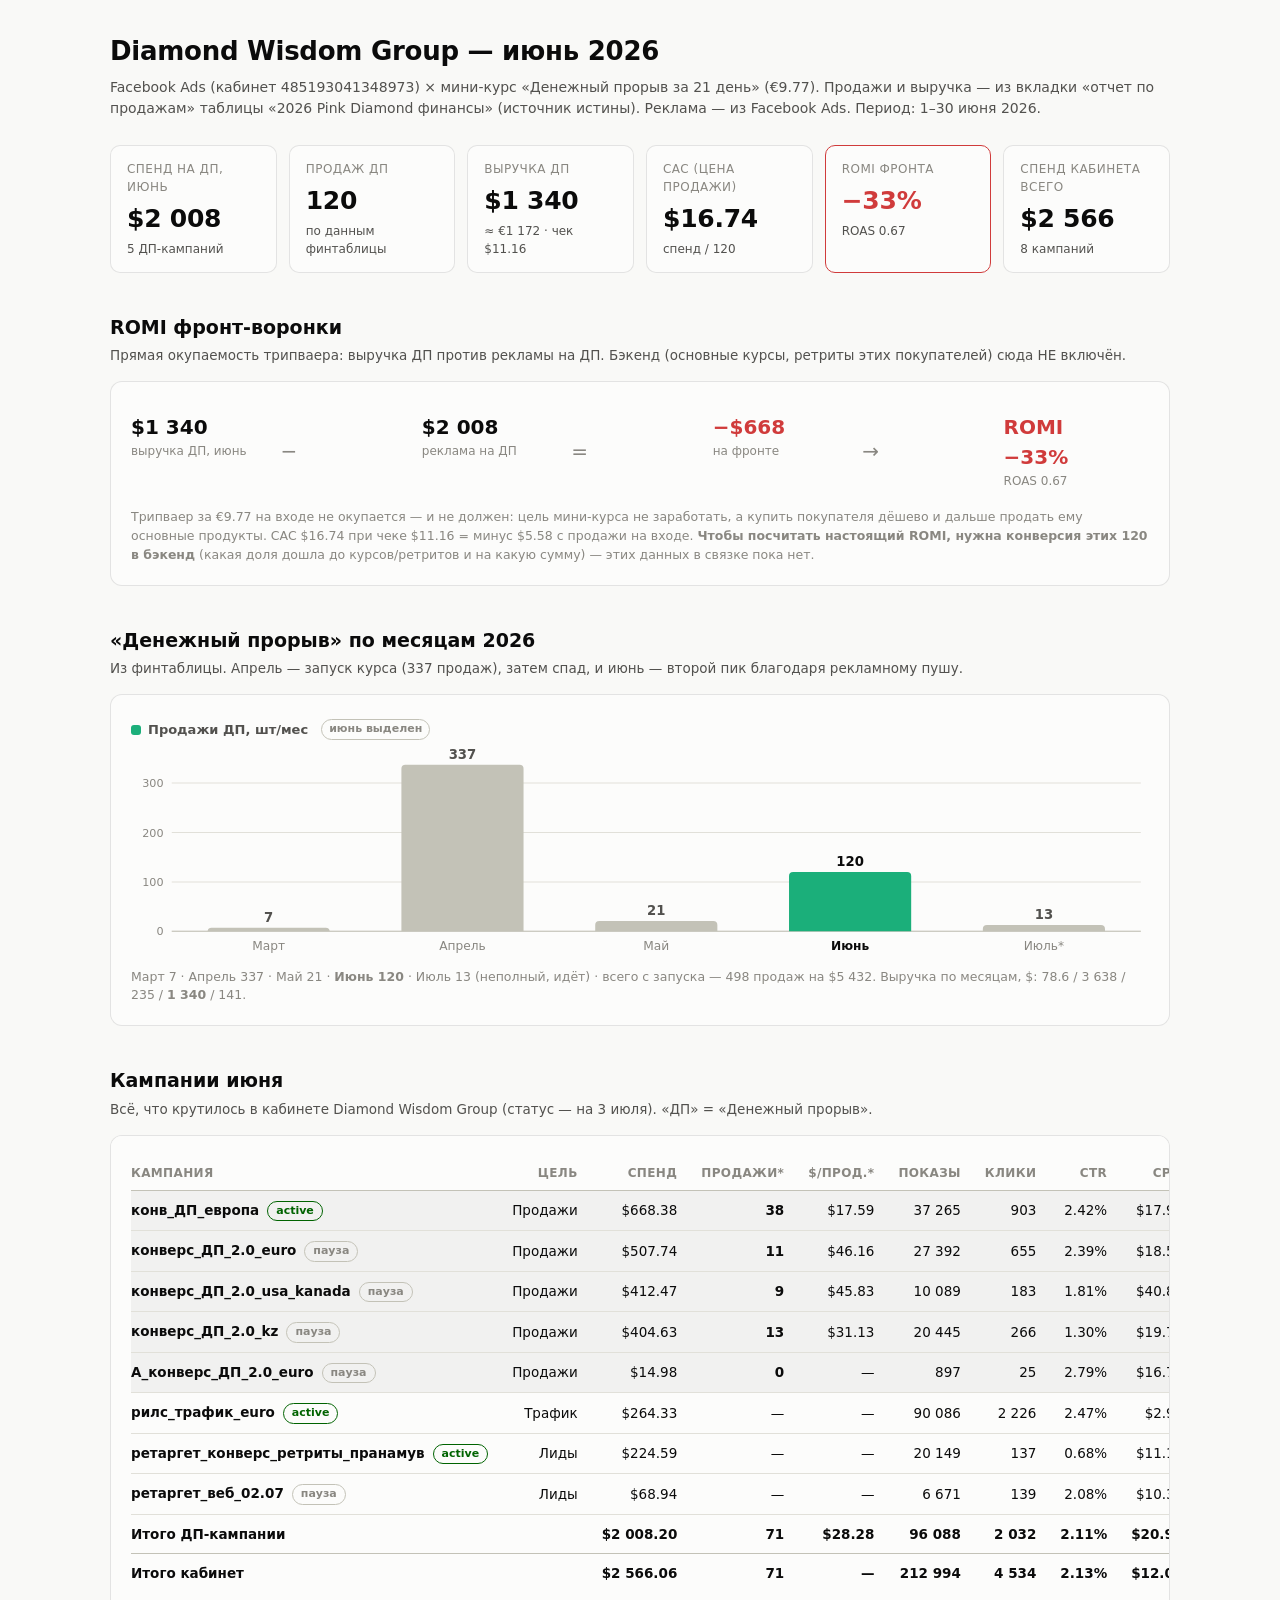
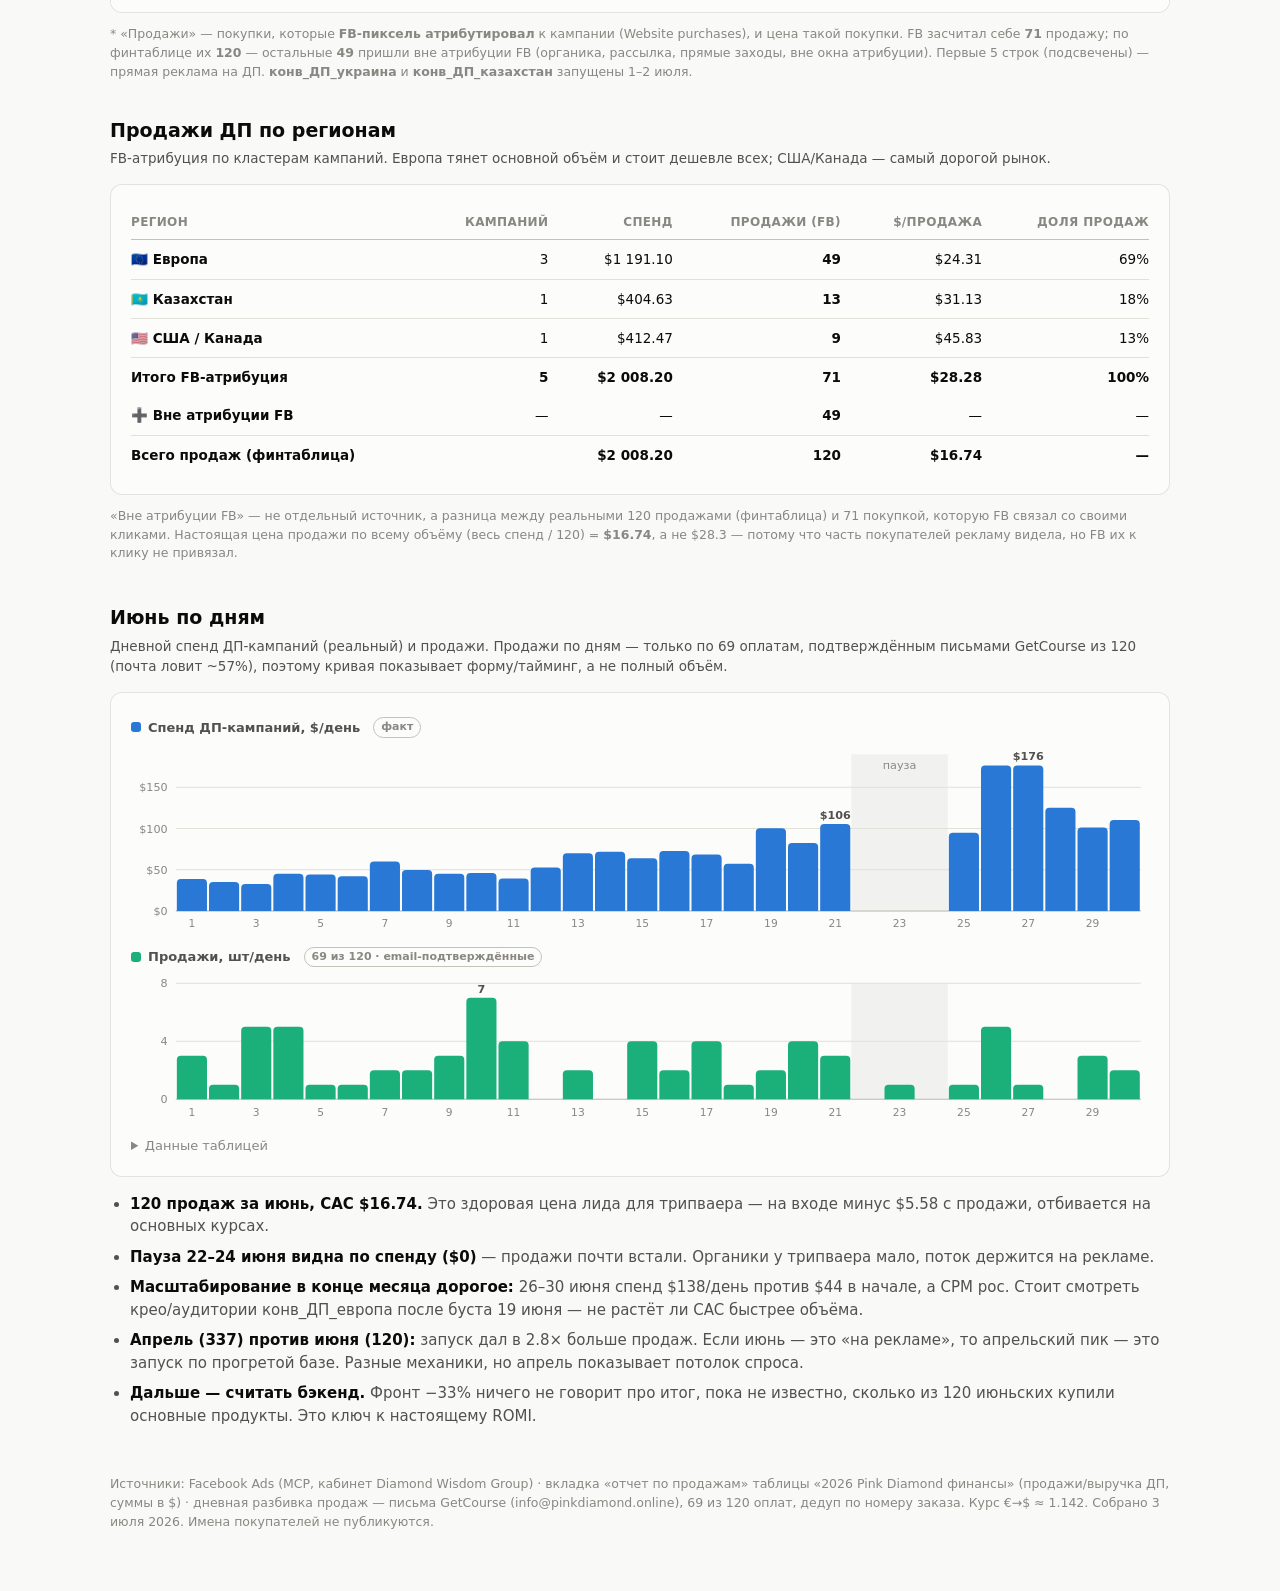
==== commit ccf515aa: "dwg-june: продажи по кампаниям (FB-атрибуция) + региональный срез + сверка 71/120 Co-Authored-By: Cl" ====
--- a/dwg-june-2026-01b4749a/index.html
+++ b/dwg-june-2026-01b4749a/index.html
@@ -177,23 +177,40 @@
   <div class="card tablewrap">
     <table>
       <thead><tr>
-        <th>Кампания</th><th>Цель</th><th>Спенд</th><th>Показы</th><th>Клики</th><th>CTR</th><th>CPM</th><th>CPC</th>
+        <th>Кампания</th><th>Цель</th><th>Спенд</th><th>Продажи*</th><th>$/прод.*</th><th>Показы</th><th>Клики</th><th>CTR</th><th>CPM</th><th>CPC</th>
       </tr></thead>
       <tbody>
-        <tr class="hl"><td class="name">конв_ДП_европа<span class="pill on">active</span></td><td>Продажи</td><td>$668.38</td><td>37 265</td><td>903</td><td>2.42%</td><td>$17.94</td><td>$0.74</td></tr>
-        <tr class="hl"><td class="name">конверс_ДП_2.0_euro<span class="pill off">пауза</span></td><td>Продажи</td><td>$507.74</td><td>27 392</td><td>655</td><td>2.39%</td><td>$18.54</td><td>$0.78</td></tr>
-        <tr class="hl"><td class="name">конверс_ДП_2.0_usa_kanada<span class="pill off">пауза</span></td><td>Продажи</td><td>$412.47</td><td>10 089</td><td>183</td><td>1.81%</td><td>$40.88</td><td>$2.25</td></tr>
-        <tr class="hl"><td class="name">конверс_ДП_2.0_kz<span class="pill off">пауза</span></td><td>Продажи</td><td>$404.63</td><td>20 445</td><td>266</td><td>1.30%</td><td>$19.79</td><td>$1.52</td></tr>
-        <tr class="hl"><td class="name">А_конверс_ДП_2.0_euro<span class="pill off">пауза</span></td><td>Продажи</td><td>$14.98</td><td>897</td><td>25</td><td>2.79%</td><td>$16.70</td><td>$0.60</td></tr>
-        <tr><td class="name">рилс_трафик_euro<span class="pill on">active</span></td><td>Трафик</td><td>$264.33</td><td>90 086</td><td>2 226</td><td>2.47%</td><td>$2.93</td><td>$0.12</td></tr>
-        <tr><td class="name">ретаргет_конверс_ретриты_пранамув<span class="pill on">active</span></td><td>Лиды</td><td>$224.59</td><td>20 149</td><td>137</td><td>0.68%</td><td>$11.15</td><td>$1.64</td></tr>
-        <tr><td class="name">ретаргет_веб_02.07<span class="pill off">пауза</span></td><td>Лиды</td><td>$68.94</td><td>6 671</td><td>139</td><td>2.08%</td><td>$10.33</td><td>$0.50</td></tr>
-        <tr class="total"><td>Итого ДП-кампании</td><td></td><td>$2 008.20</td><td>96 088</td><td>2 032</td><td>2.11%</td><td>$20.90</td><td>$0.99</td></tr>
-        <tr class="total"><td>Итого кабинет</td><td></td><td>$2 566.06</td><td>212 994</td><td>4 534</td><td>2.13%</td><td>$12.05</td><td>$0.57</td></tr>
+        <tr class="hl"><td class="name">конв_ДП_европа<span class="pill on">active</span></td><td>Продажи</td><td>$668.38</td><td><b>38</b></td><td>$17.59</td><td>37 265</td><td>903</td><td>2.42%</td><td>$17.94</td><td>$0.74</td></tr>
+        <tr class="hl"><td class="name">конверс_ДП_2.0_euro<span class="pill off">пауза</span></td><td>Продажи</td><td>$507.74</td><td><b>11</b></td><td>$46.16</td><td>27 392</td><td>655</td><td>2.39%</td><td>$18.54</td><td>$0.78</td></tr>
+        <tr class="hl"><td class="name">конверс_ДП_2.0_usa_kanada<span class="pill off">пауза</span></td><td>Продажи</td><td>$412.47</td><td><b>9</b></td><td>$45.83</td><td>10 089</td><td>183</td><td>1.81%</td><td>$40.88</td><td>$2.25</td></tr>
+        <tr class="hl"><td class="name">конверс_ДП_2.0_kz<span class="pill off">пауза</span></td><td>Продажи</td><td>$404.63</td><td><b>13</b></td><td>$31.13</td><td>20 445</td><td>266</td><td>1.30%</td><td>$19.79</td><td>$1.52</td></tr>
+        <tr class="hl"><td class="name">А_конверс_ДП_2.0_euro<span class="pill off">пауза</span></td><td>Продажи</td><td>$14.98</td><td><b>0</b></td><td>—</td><td>897</td><td>25</td><td>2.79%</td><td>$16.70</td><td>$0.60</td></tr>
+        <tr><td class="name">рилс_трафик_euro<span class="pill on">active</span></td><td>Трафик</td><td>$264.33</td><td>—</td><td>—</td><td>90 086</td><td>2 226</td><td>2.47%</td><td>$2.93</td><td>$0.12</td></tr>
+        <tr><td class="name">ретаргет_конверс_ретриты_пранамув<span class="pill on">active</span></td><td>Лиды</td><td>$224.59</td><td>—</td><td>—</td><td>20 149</td><td>137</td><td>0.68%</td><td>$11.15</td><td>$1.64</td></tr>
+        <tr><td class="name">ретаргет_веб_02.07<span class="pill off">пауза</span></td><td>Лиды</td><td>$68.94</td><td>—</td><td>—</td><td>6 671</td><td>139</td><td>2.08%</td><td>$10.33</td><td>$0.50</td></tr>
+        <tr class="total"><td>Итого ДП-кампании</td><td></td><td>$2 008.20</td><td><b>71</b></td><td>$28.28</td><td>96 088</td><td>2 032</td><td>2.11%</td><td>$20.90</td><td>$0.99</td></tr>
+        <tr class="total"><td>Итого кабинет</td><td></td><td>$2 566.06</td><td>71</td><td>—</td><td>212 994</td><td>4 534</td><td>2.13%</td><td>$12.05</td><td>$0.57</td></tr>
       </tbody>
     </table>
   </div>
-  <div class="fn">Первые 5 строк (подсвечены) — прямая реклама на «Денежный прорыв» ($2 008), по ним считается ROMI. Рилс-трафик и ретаргет ретритов работают на верх воронки и на бэкенд. <b>конв_ДП_украина</b> и <b>конв_ДП_казахстан</b> запущены 1–2 июля — в июне спенда не имели. Самый дорогой рынок — USA/Канада: CPM $40.88 (×2.3 к Европе).</div>
+  <div class="fn">* «Продажи» — покупки, которые <b>FB-пиксель атрибутировал</b> к кампании (Website purchases), и цена такой покупки. FB засчитал себе <b>71</b> продажу; по финтаблице их <b>120</b> — остальные <b>49</b> пришли вне атрибуции FB (органика, рассылка, прямые заходы, вне окна атрибуции). Первые 5 строк (подсвечены) — прямая реклама на ДП. <b>конв_ДП_украина</b> и <b>конв_ДП_казахстан</b> запущены 1–2 июля.</div>
+
+  <h2 style="margin-top:34px">Продажи ДП по регионам</h2>
+  <div class="h2sub">FB-атрибуция по кластерам кампаний. Европа тянет основной объём и стоит дешевле всех; США/Канада — самый дорогой рынок.</div>
+  <div class="card tablewrap">
+    <table>
+      <thead><tr><th>Регион</th><th>Кампаний</th><th>Спенд</th><th>Продажи (FB)</th><th>$/продажа</th><th>Доля продаж</th></tr></thead>
+      <tbody>
+        <tr><td class="name">🇪🇺 Европа</td><td>3</td><td>$1 191.10</td><td><b>49</b></td><td>$24.31</td><td>69%</td></tr>
+        <tr><td class="name">🇰🇿 Казахстан</td><td>1</td><td>$404.63</td><td><b>13</b></td><td>$31.13</td><td>18%</td></tr>
+        <tr><td class="name">🇺🇸 США / Канада</td><td>1</td><td>$412.47</td><td><b>9</b></td><td>$45.83</td><td>13%</td></tr>
+        <tr class="total"><td>Итого FB-атрибуция</td><td>5</td><td>$2 008.20</td><td><b>71</b></td><td>$28.28</td><td>100%</td></tr>
+        <tr><td class="name">➕ Вне атрибуции FB</td><td>—</td><td>—</td><td><b>49</b></td><td>—</td><td>—</td></tr>
+        <tr class="total"><td>Всего продаж (финтаблица)</td><td></td><td>$2 008.20</td><td><b>120</b></td><td>$16.74</td><td>—</td></tr>
+      </tbody>
+    </table>
+  </div>
+  <div class="fn">«Вне атрибуции FB» — не отдельный источник, а разница между реальными 120 продажами (финтаблица) и 71 покупкой, которую FB связал со своими кликами. Настоящая цена продажи по всему объёму (весь спенд / 120) = <b>$16.74</b>, а не $28.3 — потому что часть покупателей рекламу видела, но FB их к клику не привязал.</div>
 </section>
 
 <section>
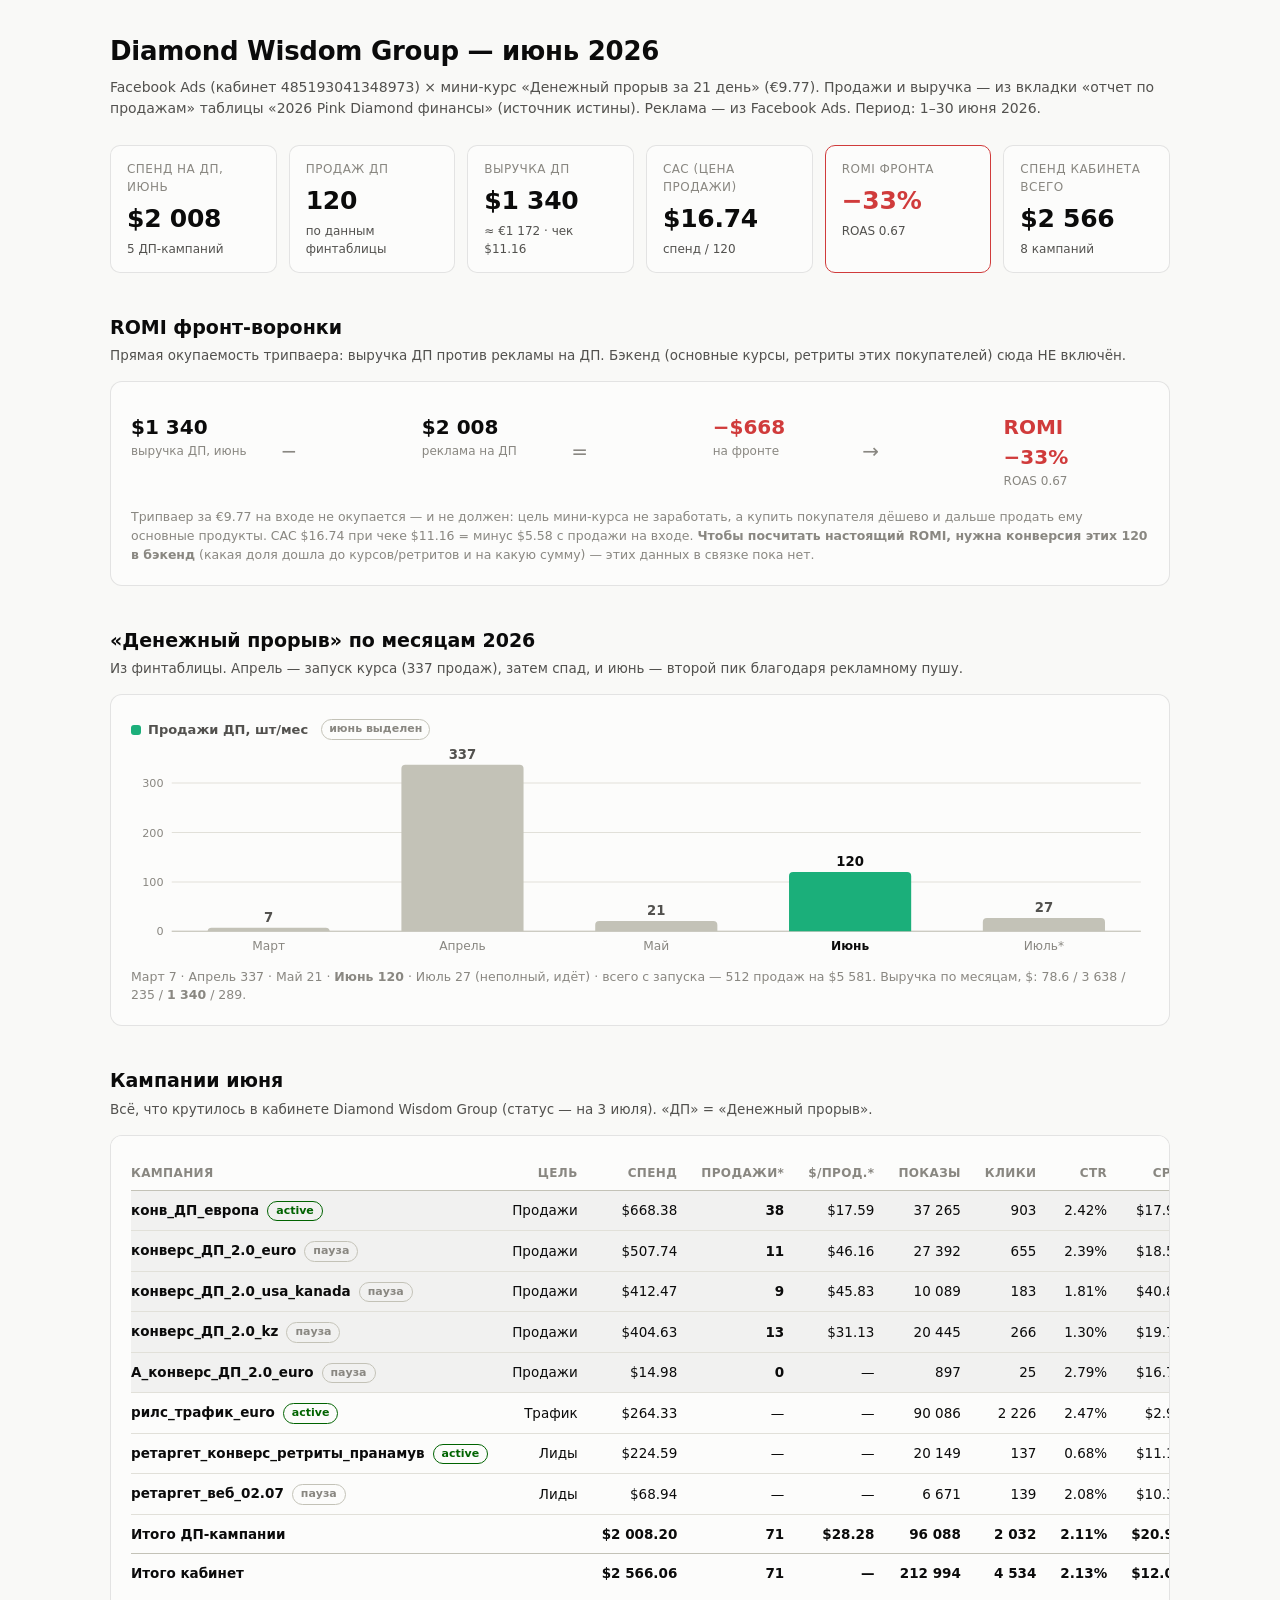
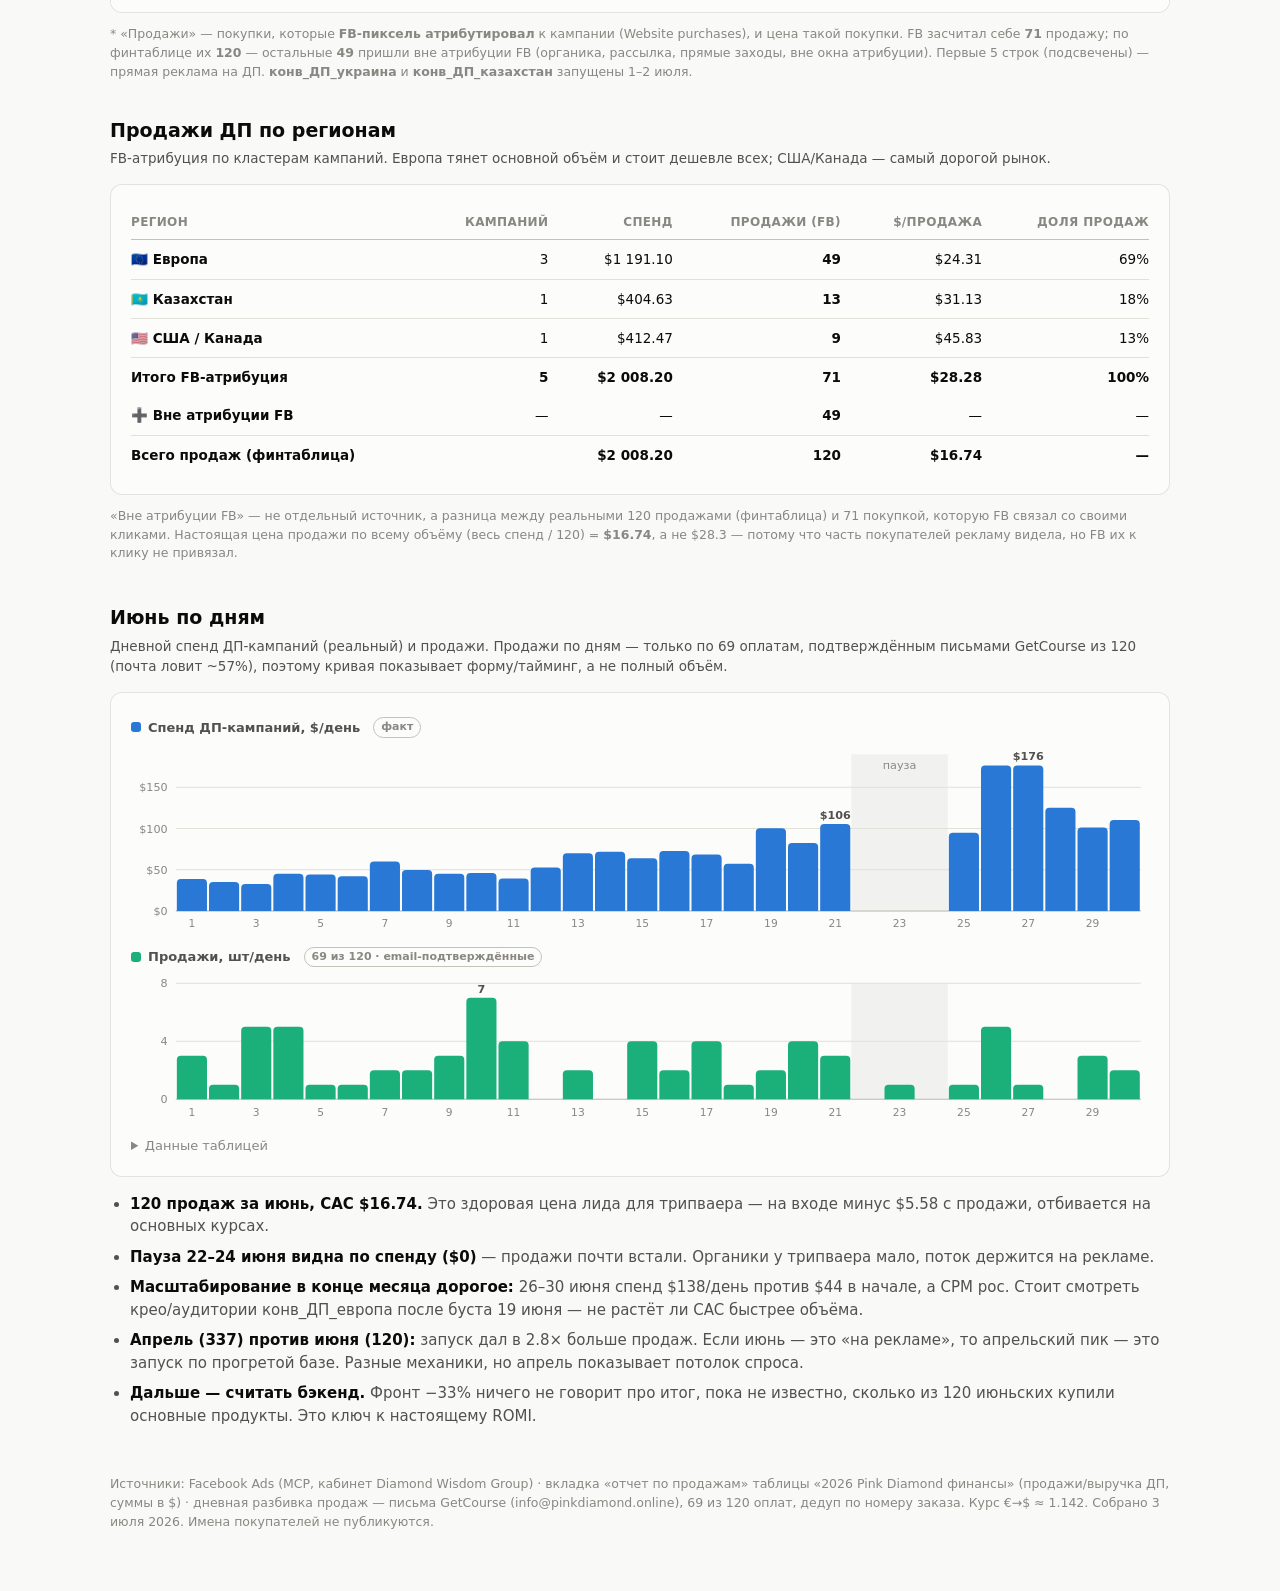
==== commit 3ad0fd38: "dwg-june: июль 13→27 продаж (факт из финтаблицы), тренд/выручка поправлены" ====
--- a/dwg-june-2026-01b4749a/index.html
+++ b/dwg-june-2026-01b4749a/index.html
@@ -167,7 +167,7 @@
   <div class="card">
     <div class="charttitle"><span class="swatch" style="background:var(--s2)"></span>Продажи ДП, шт/мес <span class="badge">июнь выделен</span></div>
     <div id="chartMonths"></div>
-    <div class="fn">Март 7 · Апрель 337 · Май 21 · <b>Июнь 120</b> · Июль 13 (неполный, идёт) · всего с запуска — 498 продаж на $5 432. Выручка по месяцам, $: 78.6 / 3 638 / 235 / <b>1 340</b> / 141.</div>
+    <div class="fn">Март 7 · Апрель 337 · Май 21 · <b>Июнь 120</b> · Июль 27 (неполный, идёт) · всего с запуска — 512 продаж на $5 581. Выручка по месяцам, $: 78.6 / 3 638 / 235 / <b>1 340</b> / 289.</div>
   </div>
 </section>
 
@@ -311,7 +311,7 @@
   (function () {
     var months = [
       {m:'Март', s:7, hl:false}, {m:'Апрель', s:337, hl:false}, {m:'Май', s:21, hl:false},
-      {m:'Июнь', s:120, hl:true}, {m:'Июль*', s:13, hl:false}
+      {m:'Июнь', s:120, hl:true}, {m:'Июль*', s:27, hl:false}
     ];
     var H = 210, ML2 = 40, MR2 = 8, MT2 = 16, MB2 = 24, plotH = H - MT2 - MB2;
     var innerW2 = W - ML2 - MR2, slot2 = innerW2 / months.length, bw2 = Math.min(120, slot2 - 26);
